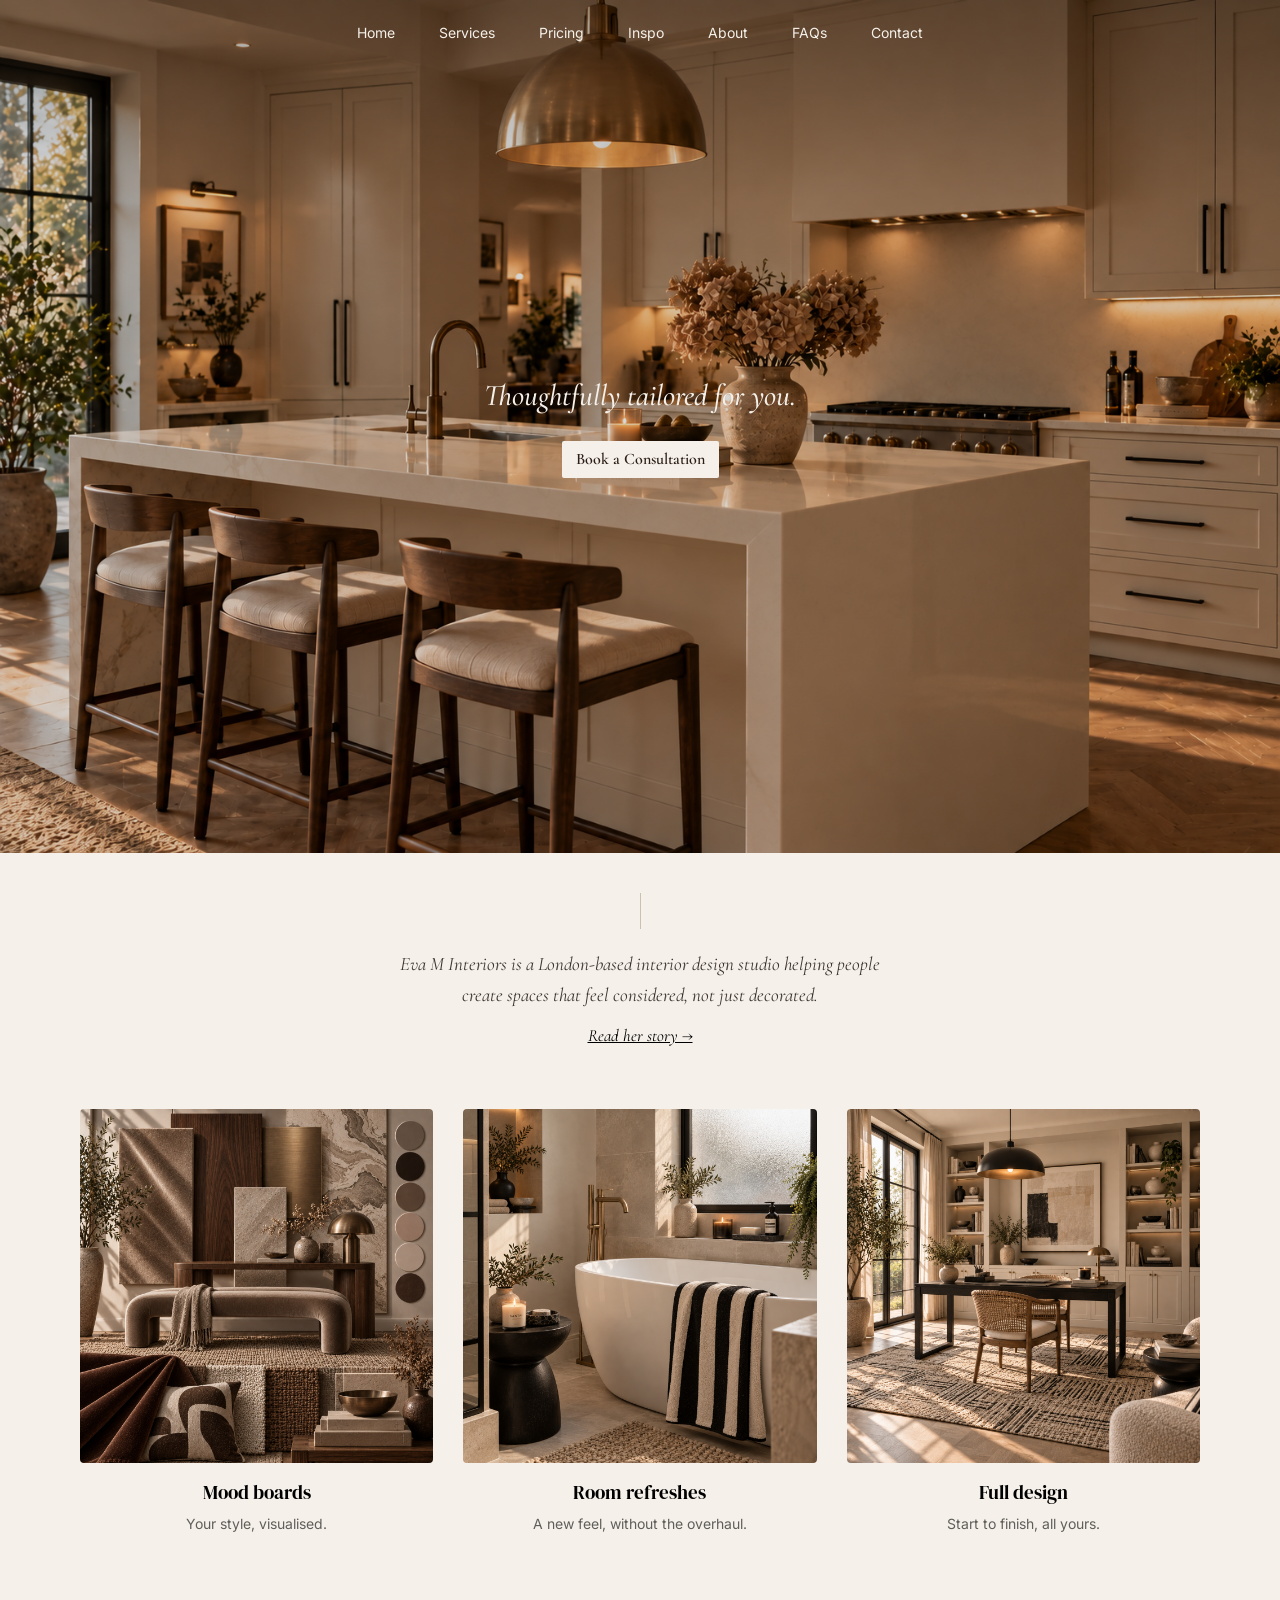
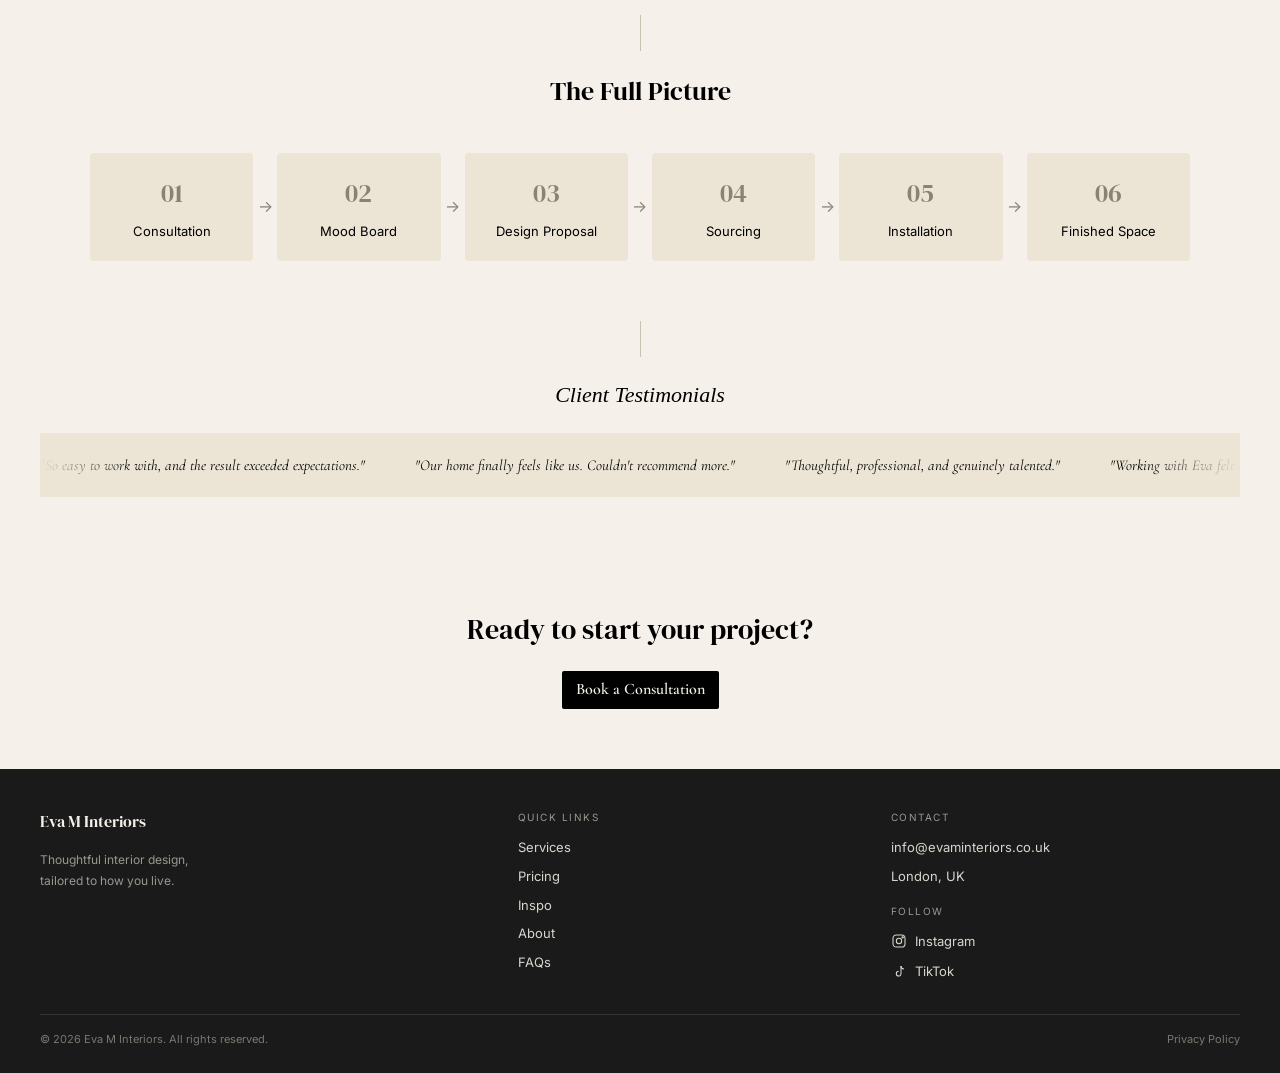
==== index.html @ 58e24ffe "Change consultation links to point to pricing page" ====
<!DOCTYPE html>
<html lang="en">
<head>
  <meta charset="UTF-8">
  <meta name="viewport" content="width=device-width, initial-scale=1.0">
  <title>Eva M Interiors | Interior Design</title>
  <link rel="preconnect" href="https://fonts.googleapis.com">
  <link rel="preconnect" href="https://fonts.gstatic.com" crossorigin>
  <link href="https://fonts.googleapis.com/css2?family=Playfair+Display:wght@400;500&family=Cormorant+Garamond:ital,wght@0,500;0,600;1,500&family=DM+Serif+Display:ital@0;1&family=Inter:wght@400;500&display=swap" rel="stylesheet">
  <link rel="stylesheet" href="style.css">
</head>
<body>
  <header class="site-header transparent-header">
    <div class="header-inner">
      <div class="logo-area"></div>
      <nav class="main-nav" id="main-nav">
        <a href="index.html">Home</a>
        <a href="services.html">Services</a>
        <a href="pricing.html">Pricing</a>
        <a href="gallery.html">Inspo</a>
        <a href="about.html">About</a>
        <a href="faqs.html">FAQs</a>
        <a href="contact.html">Contact</a>
      </nav>
      <button class="menu-toggle" id="menu-toggle" aria-label="Open menu" aria-expanded="false">
        <span></span>
        <span></span>
        <span></span>
      </button>
    </div>
  </header>
  <section class="hero">
    <div class="hero-inner">
      <p class="hero-tagline">Thoughtfully tailored for you.</p>
      <a href="pricing.html" class="btn-primary">Book a Consultation</a>
    </div>
  </section>

  <section class="intro-line">
    <div class="intro-line-divider"></div>
    <p>Eva M Interiors is a London-based interior design studio helping people create spaces that feel considered, not just decorated.</p>
    <a href="about.html" class="intro-line-link">Read her story &rarr;</a>
  </section>

  <section class="services-preview">
    <div class="service-item">
      <img src="frontpage.png" alt="Mood boards">
      <h3>Mood boards</h3>
      <p>Your style, visualised.</p>
    </div>
    <div class="service-item">
      <img src="bathroom.png" alt="Room refreshes">
      <h3>Room refreshes</h3>
      <p>A new feel, without the overhaul.</p>
    </div>
    <div class="service-item">
      <img src="office.png" alt="Full design">
      <h3>Full design</h3>
      <p>Start to finish, all yours.</p>
    </div>
  </section>

  <section class="journey-section">
    <div class="journey-divider"></div>
    <p class="journey-heading">The Full Picture</p>
    <div class="journey-grid">
      <div class="journey-step">
        <p class="journey-number">01</p>
        <p class="journey-label">Consultation</p>
      </div>
      <span class="journey-arrow">&#8594;</span>
      <div class="journey-step">
        <p class="journey-number">02</p>
        <p class="journey-label">Mood Board</p>
      </div>
      <span class="journey-arrow">&#8594;</span>
      <div class="journey-step">
        <p class="journey-number">03</p>
        <p class="journey-label">Design Proposal</p>
      </div>
      <span class="journey-arrow journey-break">&#8594;</span>
      <div class="journey-step">
        <p class="journey-number">04</p>
        <p class="journey-label">Sourcing</p>
      </div>
      <span class="journey-arrow">&#8594;</span>
      <div class="journey-step">
        <p class="journey-number">05</p>
        <p class="journey-label">Installation</p>
      </div>
      <span class="journey-arrow">&#8594;</span>
      <div class="journey-step">
        <p class="journey-number">06</p>
        <p class="journey-label">Finished Space</p>
      </div>
    </div>
  </section>

  <section class="testimonials-section">
    <div class="testimonials-divider"></div>
    <p class="testimonials-heading">Client Testimonials</p>
    <div class="testimonials-marquee-bar">
    <div class="testimonials-marquee">
      <div class="marquee-track">
        <span class="marquee-quote">"So easy to work with, and the result exceeded expectations."</span>
        <span class="marquee-quote">"Our home finally feels like us. Couldn't recommend more."</span>
        <span class="marquee-quote">"Thoughtful, professional, and genuinely talented."</span>
        <span class="marquee-quote">"Working with Eva felt effortless from start to finish."</span>
        <span class="marquee-quote">"So easy to work with, and the result exceeded expectations."</span>
        <span class="marquee-quote">"Our home finally feels like us. Couldn't recommend more."</span>
        <span class="marquee-quote">"Thoughtful, professional, and genuinely talented."</span>
        <span class="marquee-quote">"Working with Eva felt effortless from start to finish."</span>
      </div>
    </div>
    </div>
  </section>

  <section class="home-closing-cta">
    <p class="home-closing-heading">Ready to start your project?</p>
    <a href="pricing.html" class="btn-primary">Book a Consultation</a>
  </section>

  <footer class="site-footer">
    <div class="footer-columns">
      <div class="footer-col">
        <p class="footer-brand-name">Eva M Interiors</p>
        <p class="footer-tagline">Thoughtful interior design,<br>tailored to how you live.</p>
      </div>
      <div class="footer-col">
        <p class="footer-heading">Quick Links</p>
        <div class="footer-links">
          <a href="services.html">Services</a>
          <a href="pricing.html">Pricing</a>
          <a href="gallery.html">Inspo</a>
          <a href="about.html">About</a>
          <a href="faqs.html">FAQs</a>
        </div>
      </div>
      <div class="footer-col">
        <p class="footer-heading">Contact</p>
        <div class="footer-contact">
          <a href="mailto:info@evaminteriors.co.uk">info@evaminteriors.co.uk</a>
          <span>London, UK</span>
        </div>
        <p class="footer-heading">Follow</p>
        <div class="footer-social">
          <div class="footer-social-item">
            <svg width="16" height="16" viewBox="0 0 24 24" fill="none" stroke="currentColor" stroke-width="1.6"><rect x="3" y="3" width="18" height="18" rx="5"/><circle cx="12" cy="12" r="4"/><circle cx="17.5" cy="6.5" r="1"/></svg>
            <a href="#">Instagram</a>
          </div>
          <div class="footer-social-item">
            <svg width="16" height="16" viewBox="0 0 24 24" fill="none" stroke="currentColor" stroke-width="1.6"><path d="M15 3v11.5a3.5 3.5 0 1 1-3.5-3.5"/><path d="M15 3c0 2.5 2 4.5 4.5 4.5"/></svg>
            <a href="#">TikTok</a>
          </div>
        </div>
      </div>
    </div>
    <div class="footer-bottom">
      <p>&copy; 2026 Eva M Interiors. All rights reserved.</p>
      <a href="#">Privacy Policy</a>
    </div>
  </footer>
  <script>
    const menuToggle = document.getElementById('menu-toggle');
    const mainNav = document.getElementById('main-nav');
    menuToggle.addEventListener('click', function () {
      const isOpen = mainNav.classList.toggle('nav-open');
      menuToggle.classList.toggle('is-active', isOpen);
      menuToggle.setAttribute('aria-expanded', isOpen);
    });
  </script>
</body>
</html>
---- style.css ----
/* ===== Reset & Base ===== */
* {
  margin: 0;
  padding: 0;
  box-sizing: border-box;
}

body {
  font-family: 'Inter', sans-serif;
  color: #000;
  background: #F5F1EA;
  line-height: 1.6;
}

a {
  text-decoration: none;
  color: inherit;
}

/* ===== Header / Nav ===== */
.site-header {
  position: relative;
  z-index: 10;
  background: #F5F1EA;
  border-bottom: 1px solid #e5e3dc;
}

.site-header.transparent-header {
  position: absolute;
  top: 0;
  left: 0;
  right: 0;
  background: transparent;
  border-bottom: none;
}

.header-inner {
  max-width: 1200px;
  margin: 0 auto;
  padding: 22px 40px;
  display: grid;
  grid-template-columns: 1fr auto 1fr;
  align-items: center;
}

.logo-area {
  min-width: 160px;
}

.main-nav {
  display: flex;
  justify-content: center;
  align-items: center;
  gap: 44px;
}

.main-nav a {
  font-size: 14px;
  color: #000;
  white-space: nowrap;
}

.main-nav a:hover {
  color: #5f5e5a;
}

.transparent-header .main-nav a {
  color: #F5F1EA;
}

.transparent-header .main-nav a:hover {
  color: #e9e3d6;
}

.main-nav a.nav-inspo {
  font-family: 'DM Serif Display', serif;
  font-style: italic;
  font-weight: 400;
  font-size: 19px;
}

.menu-toggle {
  display: none;
  justify-self: end;
  flex-direction: column;
  gap: 5px;
  background: none;
  border: none;
  cursor: pointer;
  padding: 6px;
}

.menu-toggle span {
  width: 22px;
  height: 2px;
  background: #000;
  display: block;
}

.transparent-header .menu-toggle span {
  background: #F5F1EA;
}

/* ===== Hero ===== */
.hero {
  position: relative;
  width: 100%;
  aspect-ratio: 1536 / 1024;
  background-image: linear-gradient(to bottom, rgba(0, 0, 0, 0.35) 0px, rgba(0, 0, 0, 0.15) 200px, rgba(0, 0, 0, 0.15) 100%), url('Bedroom3.png');
  background-size: cover;
  background-position: center;
  background-repeat: no-repeat;
  display: flex;
  align-items: center;
  justify-content: center;
  padding: 60px 40px;
}

.hero-inner {
  max-width: 480px;
  margin: 0 auto;
  text-align: center;
}

.hero-tagline {
  font-family: 'Cormorant Garamond', serif;
  font-style: italic;
  font-weight: 500;
  font-size: 30px;
  color: #F5F1EA;
  line-height: 1.4;
  margin-bottom: 24px;
}

.hero-eyebrow {
  font-family: 'Inter', sans-serif;
  font-size: 12px;
  letter-spacing: 2px;
  color: #F5F1EA;
  margin-bottom: 20px;
}

.hero-title {
  font-family: 'DM Serif Display', serif;
  font-weight: 400;
  font-size: 40px;
  line-height: 1.25;
  color: #F5F1EA;
  margin-bottom: 16px;
}

.hero-title em {
  font-family: 'DM Serif Display', serif;
  font-style: italic;
}

.hero-subtitle {
  display: inline-block;
  font-family: 'Cormorant Garamond', serif;
  font-style: italic;
  font-size: 16px;
  color: #F5F1EA;
  background: rgba(0, 0, 0, 0.08);
  padding: 8px 14px;
  border-radius: 2px;
  margin-bottom: 28px;
  line-height: 1.6;
}

.btn-primary {
  display: inline-block;
  font-family: 'Cormorant Garamond', serif;
  font-weight: 600;
  font-size: 16px;
  padding: 6px 14px;
  background: #F5F1EA;
  color: #2B1E17;
  border-radius: 2px;
}

.btn-primary:hover {
  background: #e9e3d6;
}

/* Hero text scaling across breakpoints (aspect-ratio handles the image sizing automatically) */
@media (max-width: 1024px) {
  .hero-title {
    font-size: 34px;
  }

  .hero-tagline {
    font-size: 26px;
  }
}

@media (max-width: 768px) {
  .header-inner {
    grid-template-columns: 1fr auto;
    padding: 18px 24px;
  }

  .logo-area {
    min-width: 44px;
  }

  .main-nav {
    display: none;
    position: absolute;
    top: 100%;
    left: 0;
    right: 0;
    background: #F5F1EA;
    border-top: 1px solid #e5e3dc;
    flex-direction: column;
    align-items: flex-start;
    gap: 20px;
    padding: 24px;
    z-index: 20;
  }

  .main-nav.nav-open {
    display: flex;
  }

  .main-nav.nav-open a {
    color: #000;
  }

  .main-nav.nav-open a:hover {
    color: #5f5e5a;
  }

  .menu-toggle {
    display: flex;
  }

  .menu-toggle.is-active span:nth-child(1) {
    transform: translateY(7px) rotate(45deg);
  }

  .menu-toggle.is-active span:nth-child(2) {
    opacity: 0;
  }

  .menu-toggle.is-active span:nth-child(3) {
    transform: translateY(-7px) rotate(-45deg);
  }

  .hero {
    padding: 24px;
    align-items: center;
  }

  .hero-title {
    font-size: 18px;
    line-height: 1.3;
    margin-bottom: 10px;
  }

  .hero-subtitle {
    font-size: 13px;
    margin-bottom: 16px;
  }

  .hero-tagline {
    font-size: 19px;
    margin-bottom: 18px;
  }

  .btn-primary {
    font-size: 13px;
    padding: 7px 18px;
  }

  .hero-inner {
    max-width: 100%;
  }
}

@media (max-width: 400px) {
  .hero-title {
    font-size: 16px;
  }

  .hero-subtitle {
    font-size: 12px;
  }

  .hero-tagline {
    font-size: 17px;
  }

  .btn-primary {
    font-size: 12px;
    padding: 7px 16px;
  }
}

@media (min-width: 1440px) {
  .hero-title {
    font-size: 48px;
  }

  .hero-tagline {
    font-size: 36px;
  }

  .photo-banner-title {
    font-size: 48px;
  }
}

/* ===== Testimonials Section ===== */
.testimonials-section {
  max-width: 1200px;
  margin: 0 auto;
  padding: 30px 0 50px;
  text-align: center;
}

.testimonials-divider {
  width: 1px;
  height: 36px;
  background: #c9c2b3;
  margin: 0 auto 20px;
}

.testimonials-heading {
  font-family: 'Bodoni Moda', serif;
  font-style: italic;
  font-weight: 500;
  font-size: 22px;
  color: #000;
  margin: 0 0 20px;
  padding: 0 24px;
}

.testimonials-heading em {
  font-family: 'DM Serif Display', serif;
  font-style: italic;
}

.testimonials-marquee-bar {
  background: #ECE5D6;
  padding: 20px 0;
}

.testimonials-marquee {
  overflow: hidden;
  -webkit-mask-image: linear-gradient(to right, transparent, black 8%, black 92%, transparent);
  mask-image: linear-gradient(to right, transparent, black 8%, black 92%, transparent);
}

.marquee-track {
  display: flex;
  gap: 50px;
  width: max-content;
  animation: marqueeScroll 28s linear infinite;
}

.marquee-quote {
  font-family: 'Cormorant Garamond', serif;
  font-style: italic;
  font-size: 15px;
  color: #000;
  white-space: nowrap;
}

@keyframes marqueeScroll {
  0% { transform: translateX(0); }
  100% { transform: translateX(-50%); }
}

.testimonials-grid {
  display: grid;
  grid-template-columns: repeat(3, 1fr);
  gap: 20px;
}

.testimonial-card {
  background: #ECE5D6;
  padding: 28px 24px;
  border-radius: 4px;
  text-align: left;
}

.testimonial-quote {
  font-family: 'Cormorant Garamond', serif;
  font-style: italic;
  font-size: 16px;
  color: #000;
  line-height: 1.6;
  margin: 0 0 14px;
}

.testimonial-author {
  font-family: 'Inter', sans-serif;
  font-size: 12px;
  color: #8a8375;
  margin: 0;
}

/* ===== Home: Intro Line ===== */
.intro-line {
  max-width: 560px;
  margin: 0 auto;
  padding: 40px 40px 10px;
  text-align: center;
}

.intro-line-divider {
  width: 1px;
  height: 36px;
  background: #c9c2b3;
  margin: 0 auto 20px;
}

.intro-line p {
  font-family: 'Cormorant Garamond', serif;
  font-style: italic;
  font-size: 19px;
  color: #3d3530;
  line-height: 1.6;
  margin-bottom: 12px;
}

.intro-line-link {
  display: inline-block;
  font-family: 'Cormorant Garamond', serif;
  font-style: italic;
  font-size: 17px;
  color: #000;
  text-decoration: underline;
}

/* ===== Home: Vision to Reality ===== */
.journey-section {
  background: #F5F1EA;
  padding: 30px 40px 30px;
  text-align: center;
}

.journey-divider {
  width: 1px;
  height: 36px;
  background: #c9c2b3;
  margin: 0 auto 20px;
}

.journey-heading {
  font-family: 'DM Serif Display', serif;
  font-size: 26px;
  color: #000;
  margin: 0 0 40px;
}

.journey-grid {
  max-width: 1100px;
  margin: 0 auto;
  display: flex;
  align-items: center;
  flex-wrap: nowrap;
}

.journey-step {
  flex: 1;
  background: #ECE5D6;
  border-radius: 4px;
  padding: 20px 10px;
  text-align: center;
}

.journey-arrow {
  flex: 0 0 auto;
  width: 24px;
  text-align: center;
  font-size: 16px;
  color: #8a8375;
}

.journey-number {
  font-family: 'DM Serif Display', serif;
  font-size: 26px;
  color: #8a8375;
  margin: 0 0 6px;
}

.journey-label {
  font-family: 'Inter', sans-serif;
  font-size: 13px;
  color: #000;
  margin: 0;
}

/* ===== Home: About Teaser ===== */
.about-teaser {
  background: #F5F1EA;
  padding: 50px 40px;
  text-align: center;
}

.about-teaser-heading {
  font-family: 'DM Serif Display', serif;
  font-size: 24px;
  color: #000;
  margin: 0 0 14px;
}

.about-teaser-link {
  font-family: 'Inter', sans-serif;
  font-size: 14px;
  color: #000;
  text-decoration: underline;
}

/* ===== Home: Closing CTA ===== */
.home-closing-cta {
  padding: 60px 40px;
  text-align: center;
}

.home-closing-heading {
  font-family: 'DM Serif Display', serif;
  font-size: 28px;
  color: #000;
  margin: 0 0 20px;
}

.home-closing-cta .btn-primary {
  background: #000;
  color: #F5F1EA;
}

.home-closing-cta .btn-primary:hover {
  background: #222;
}

/* ===== Services Preview ===== */
.services-preview {
  max-width: 1200px;
  margin: 0 auto;
  padding: 50px 40px;
  display: grid;
  grid-template-columns: repeat(3, 1fr);
  gap: 30px;
  text-align: center;
}

.service-item img {
  width: 100%;
  aspect-ratio: 1 / 1;
  object-fit: cover;
  display: block;
  border-radius: 4px;
  margin-bottom: 14px;
}

.service-item h3 {
  font-family: 'DM Serif Display', serif;
  font-weight: 400;
  font-size: 19px;
  margin-bottom: 6px;
}

.service-item p {
  font-size: 14px;
  color: #5f5e5a;
}

/* ===== Footer ===== */
.site-footer {
  background: #1a1a1a;
  padding: 40px 30px 24px;
}

.footer-columns {
  max-width: 1200px;
  margin: 0 auto 32px;
  display: grid;
  grid-template-columns: 1.3fr 1fr 1fr;
  gap: 24px;
}

.footer-brand-name {
  font-family: 'DM Serif Display', serif;
  font-size: 16px;
  color: #F5F1EA;
  margin: 0 0 14px;
}

.footer-tagline {
  font-family: 'Inter', sans-serif;
  font-size: 12px;
  color: #9a978f;
  line-height: 1.8;
  margin: 0;
}

.footer-heading {
  font-family: 'Inter', sans-serif;
  font-size: 10px;
  letter-spacing: 1.5px;
  color: #9a978f;
  text-transform: uppercase;
  margin: 0 0 12px;
}

.footer-links {
  display: flex;
  flex-direction: column;
  gap: 8px;
}

.footer-links a {
  font-family: 'Inter', sans-serif;
  font-size: 13px;
  color: #d8d5cc;
}

.footer-links a:hover {
  color: #fff;
}

.footer-contact {
  display: flex;
  flex-direction: column;
  gap: 8px;
  margin-bottom: 16px;
}

.footer-contact a,
.footer-contact span {
  font-family: 'Inter', sans-serif;
  font-size: 13px;
  color: #d8d5cc;
}

.footer-social {
  display: flex;
  flex-direction: column;
  gap: 10px;
}

.footer-social-item {
  display: flex;
  align-items: center;
  gap: 8px;
  color: #d8d5cc;
}

.footer-social-item a {
  font-family: 'Inter', sans-serif;
  font-size: 13px;
  color: #d8d5cc;
}

.footer-social-item a:hover {
  color: #fff;
}

.footer-bottom {
  max-width: 1200px;
  margin: 0 auto;
  border-top: 1px solid #333;
  padding-top: 16px;
  display: flex;
  justify-content: space-between;
  flex-wrap: wrap;
  gap: 10px;
}

.footer-bottom p,
.footer-bottom a {
  font-family: 'Inter', sans-serif;
  font-size: 11px;
  color: #7a776f;
  margin: 0;
}

.footer-bottom a:hover {
  color: #d8d5cc;
}

/* ===== Inner Page Banner (About, Services, etc.) ===== */
.page-banner {
  max-width: 1200px;
  margin: 0 auto;
  padding: 50px 40px 20px;
  text-align: center;
}

.page-eyebrow {
  font-family: 'Inter', sans-serif;
  font-size: 12px;
  letter-spacing: 2px;
  color: #5f5e5a;
  margin-bottom: 12px;
}

.page-title {
  font-family: 'DM Serif Display', serif;
  font-weight: 400;
  font-size: 34px;
  color: #000;
}

.page-title em {
  font-family: 'DM Serif Display', serif;
  font-style: italic;
  font-weight: 400;
}

.page-subtitle {
  font-family: 'Cormorant Garamond', serif;
  font-style: italic;
  font-size: 17px;
  color: #5f5e5a;
  margin-top: 10px;
}

/* ===== About Page ===== */
.eva-title {
  font-family: 'Playfair Display', serif;
  font-weight: 900;
  font-size: 32px;
  letter-spacing: 6px;
  text-transform: uppercase;
  text-align: center;
  color: #000;
  margin: 0;
}

.about-story-section {
  max-width: 1200px;
  margin: 0 auto;
  padding: 50px 40px 80px;
}

.about-flowing-text {
  max-width: 640px;
  text-align: left;
}

.about-flowing-text p {
  font-family: 'Cormorant Garamond', serif;
  font-weight: 400;
  font-size: 19px;
  line-height: 1.7;
  color: #000;
  margin-bottom: 20px;
}

.about-flowing-text h2 {
  font-family: 'DM Serif Display', serif;
  font-size: 24px;
  color: #000;
  margin: 30px 0 14px;
}

.about-content {
  max-width: 1200px;
  margin: 0 auto;
  padding: 20px 40px 60px;
  display: grid;
  grid-template-columns: 1.1fr 1fr;
  gap: 60px;
  align-items: center;
}

.about-text h2 {
  font-family: 'Playfair Display', serif;
  font-weight: 500;
  font-size: 24px;
  margin-bottom: 16px;
}

.about-text p {
  font-size: 15px;
  color: #5f5e5a;
  margin-bottom: 16px;
}

.about-image-placeholder {
  aspect-ratio: 4 / 5;
  background: #e9e3d6;
  border: 1px dashed #c9c2b3;
  border-radius: 4px;
  display: flex;
  align-items: center;
  justify-content: center;
  text-align: center;
  padding: 20px;
  font-size: 13px;
  color: #8a8375;
}

.about-approach {
  max-width: 700px;
  margin: 0 auto;
  padding: 40px 40px 60px;
  text-align: center;
}

.about-approach h2 {
  font-family: 'Playfair Display', serif;
  font-weight: 500;
  font-size: 26px;
  margin-bottom: 16px;
}

.about-approach p {
  font-size: 15px;
  color: #5f5e5a;
}

.about-cta {
  background: #F5F1EA;
  text-align: center;
  padding: 60px 40px;
}

.about-cta h2 {
  font-family: 'Playfair Display', serif;
  font-weight: 500;
  font-size: 24px;
  margin-bottom: 20px;
}

.about-cta .btn-primary {
  background: #000;
  color: #F5F1EA;
}

.about-cta .btn-primary:hover {
  background: #222;
}

/* ===== Services Page ===== */
.services-grid {
  max-width: 1200px;
  margin: 0 auto;
  padding: 20px 40px 60px;
  display: grid;
  grid-template-columns: repeat(3, 1fr);
  gap: 32px;
}

.service-card {
  background: #F5F1EA;
  padding: 24px;
  border-radius: 4px;
}

.service-card img {
  width: 100%;
  aspect-ratio: 1 / 1;
  object-fit: cover;
  display: block;
  border-radius: 4px;
  margin-bottom: 16px;
}

.service-card h3 {
  font-family: 'Playfair Display', serif;
  font-weight: 500;
  font-size: 19px;
  margin-bottom: 10px;
}

.service-card p {
  font-size: 14px;
  color: #5f5e5a;
}

/* ===== Inspo / Moodboard Page ===== */
.moodboard {
  max-width: 1200px;
  margin: 0 auto;
  padding: 10px 24px 60px;
  column-count: 4;
  column-gap: 10px;
}

.mb-item {
  break-inside: avoid;
  margin-bottom: -6px;
  padding-bottom: 16px;
}

.mb-item > div {
  border-radius: 3px;
  overflow: hidden;
}

.mb-item img {
  width: 100%;
  height: 100%;
  object-fit: cover;
  display: block;
}

.mb-square { aspect-ratio: 1 / 1; }
.mb-tall { aspect-ratio: 3 / 4; }
.mb-portrait { aspect-ratio: 4 / 5; }
.mb-wide { aspect-ratio: 4 / 3; }

.tilt-1 { transform: rotate(-3deg); }
.tilt-2 { transform: rotate(2deg); }
.tilt-3 { transform: rotate(-2deg); }
.tilt-4 { transform: rotate(4deg); }
.tilt-5 { transform: rotate(-4deg); }
.tilt-6 { transform: rotate(3deg); }

.mb-placeholder {
  width: 100%;
  height: 100%;
  background: #e9e3d6;
  border: 1px dashed #c9c2b3;
  display: flex;
  align-items: center;
  justify-content: center;
  text-align: center;
  padding: 10px;
  font-family: 'Inter', sans-serif;
  font-size: 12px;
  color: #8a8375;
}

/* ===== Inspo Editorial Layout (Concept 2) ===== */
.inspo-intro {
  text-align: center;
  max-width: 520px;
  margin: 0 auto 60px;
  padding: 0 24px;
}

.intro-divider {
  width: 1px;
  height: 36px;
  background: #c9c2b3;
  margin: 0 auto 20px;
}

.intro-copy {
  font-family: 'Cormorant Garamond', serif;
  font-style: italic;
  font-size: 20px;
  color: #5f5e5a;
  line-height: 1.6;
}

.inspo-hero-showcase {
  display: grid;
  grid-template-columns: 2.4fr 1fr;
  gap: 24px;
  max-width: 1200px;
  margin: 0 auto 90px;
  padding: 0 40px;
  align-items: start;
}

.inspo-hero-showcase.solo {
  grid-template-columns: 1fr;
}

.hero-showcase-main.solo {
  aspect-ratio: 16 / 9;
}

.hero-showcase-main {
  aspect-ratio: 16 / 10;
  border-radius: 2px;
  overflow: hidden;
}

.hero-showcase-main img,
.hero-showcase-detail img {
  width: 100%;
  height: 100%;
  object-fit: cover;
  display: block;
}

.hero-showcase-side {
  display: flex;
  flex-direction: column;
  gap: 16px;
}

.hero-showcase-detail {
  aspect-ratio: 3 / 4;
  border: 6px solid #fff;
  box-shadow: 0 8px 20px rgba(0, 0, 0, 0.08);
  border-radius: 2px;
  overflow: hidden;
}

.hero-showcase-caption {
  font-family: 'Cormorant Garamond', serif;
  font-style: italic;
  font-size: 16px;
  color: #5f5e5a;
  text-align: center;
  line-height: 1.5;
}

.hero-showcase-caption::after {
  content: '';
  display: block;
  width: 24px;
  height: 1px;
  background: #c9c2b3;
  margin: 10px auto 0;
}

.editorial-block {
  display: grid;
  grid-template-columns: 0.9fr 1.6fr;
  gap: 70px;
  align-items: center;
  max-width: 1200px;
  margin: 0 auto 110px;
  padding: 0 40px;
}

.editorial-block.reverse {
  grid-template-columns: 1.6fr 0.9fr;
}

.editorial-block.reverse .editorial-text {
  order: 2;
}

.editorial-block.reverse .editorial-visual {
  order: 1;
}

.editorial-num {
  font-family: 'Inter', sans-serif;
  font-size: 12px;
  letter-spacing: 2px;
  color: #8a8375;
  margin-bottom: 10px;
}

.editorial-heading {
  font-family: 'DM Serif Display', serif;
  font-weight: 400;
  font-size: 38px;
  letter-spacing: 0.5px;
  color: #000;
  margin-bottom: 14px;
}

.editorial-heading em {
  font-family: 'DM Serif Display', serif;
  font-style: italic;
}

.editorial-copy {
  font-family: 'Cormorant Garamond', serif;
  font-size: 17px;
  color: #5f5e5a;
  line-height: 1.6;
}

.editorial-visual {
  position: relative;
}

.editorial-hero {
  width: 100%;
  aspect-ratio: 4 / 5;
  border-radius: 2px;
  overflow: hidden;
}

.editorial-hero img,
.editorial-hero-stack img,
.editorial-detail-overlap img,
.editorial-detail-col img,
.finale-hero img,
.finale-details img {
  width: 100%;
  height: 100%;
  object-fit: cover;
  display: block;
}

.editorial-detail-overlap {
  position: absolute;
  width: 38%;
  aspect-ratio: 1 / 1;
  bottom: -30px;
  right: -30px;
  border: 6px solid #F5F1EA;
  box-shadow: 0 8px 24px rgba(0, 0, 0, 0.12);
  border-radius: 2px;
  overflow: hidden;
}

.editorial-block.reverse .editorial-detail-overlap {
  right: auto;
  left: -30px;
}

.editorial-visual.stack {
  display: flex;
  gap: 16px;
  align-items: stretch;
}

.editorial-hero-stack {
  flex: 1.8;
  aspect-ratio: 4 / 5;
  border-radius: 2px;
  overflow: hidden;
}

.editorial-detail-col {
  flex: 1;
  display: flex;
  flex-direction: column;
  gap: 16px;
}

.editorial-detail-col > div {
  flex: 1;
  aspect-ratio: 1 / 1;
  border-radius: 2px;
  overflow: hidden;
}

.editorial-finale {
  max-width: 900px;
  margin: 0 auto 100px;
  padding: 0 40px;
  text-align: center;
}

.editorial-finale .editorial-copy {
  max-width: 480px;
  margin: 0 auto;
}

.finale-visual {
  display: grid;
  grid-template-columns: 1.6fr 1fr;
  gap: 20px;
  margin-top: 40px;
  text-align: left;
}

.finale-hero {
  height: 100%;
  border-radius: 2px;
  overflow: hidden;
}

.finale-hero.split {
  display: flex;
  flex-direction: column;
  gap: 6px;
}

.finale-hero.split > div {
  flex: 1;
  overflow: hidden;
}

.finale-details {
  display: flex;
  flex-direction: column;
  gap: 20px;
}

.finale-details > div {
  flex: 1;
  border-radius: 2px;
  overflow: hidden;
}

/* ===== Pricing Page ===== */
.photo-banner {
  position: relative;
  width: 100%;
  aspect-ratio: 3.4 / 1;
  background-image: linear-gradient(rgba(0, 0, 0, 0.55), rgba(0, 0, 0, 0.55)), url('notebook.PNG');
  background-size: cover;
  background-position: center;
  background-repeat: no-repeat;
  display: flex;
  align-items: center;
  justify-content: center;
}

.photo-banner-title {
  font-family: 'DM Serif Display', serif;
  font-weight: 400;
  font-size: 40px;
  letter-spacing: 1px;
  text-transform: uppercase;
  color: #F5F1EA;
  text-align: center;
  padding: 0 24px;
}

.pricing-intro {
  max-width: 700px;
  margin: 0 auto;
  padding: 50px 40px 20px;
  text-align: center;
}

.consultation-heading {
  font-family: 'Playfair Display', serif;
  font-weight: 500;
  font-size: 28px;
  margin-bottom: 14px;
}

.consultation-intro {
  font-family: 'Playfair Display', serif;
  font-weight: 500;
  font-size: 20px;
  color: #000;
  margin-bottom: 20px;
  line-height: 1.4;
}

.price {
  font-family: 'Inter', sans-serif;
  font-size: 16px;
  color: #000;
  margin-bottom: 10px;
}

.price-amount {
  font-family: 'Inter', sans-serif;
  font-weight: 500;
  font-size: 16px;
  color: #000;
}

.price-unit {
  font-family: 'Inter', sans-serif;
  font-size: 16px;
  color: #000;
}

.price-disclaimer {
  font-size: 13px;
  color: #8a8375;
  line-height: 1.5;
}

.booking-split {
  max-width: 900px;
  margin: 0 auto;
  padding: 30px 40px 20px;
  display: grid;
  grid-template-columns: 1fr 1fr;
  gap: 50px;
  border: 1px solid #e5e3dc;
  border-radius: 6px;
}

.booking-info {
  padding: 30px 0 30px 30px;
}

.booking-icon {
  width: 40px;
  height: 40px;
  background: #000;
  border-radius: 50%;
  display: flex;
  align-items: center;
  justify-content: center;
  color: #F5F1EA;
  margin-bottom: 16px;
}

.booking-info h3 {
  font-family: 'Playfair Display', serif;
  font-weight: 500;
  font-size: 20px;
  margin-bottom: 8px;
}

.booking-info p {
  font-size: 14px;
  color: #5f5e5a;
  margin-bottom: 16px;
}

.booking-facts {
  list-style: none;
  margin-bottom: 16px;
  padding-bottom: 16px;
  border-bottom: 1px solid #e5e3dc;
}

.booking-facts li {
  font-size: 14px;
  color: #5f5e5a;
  margin-bottom: 8px;
}

.booking-note {
  font-size: 12px;
  color: #8a8375;
  line-height: 1.5;
}

.booking-calendar {
  padding: 30px 30px 30px 0;
  border-left: 1px solid #e5e3dc;
  padding-left: 30px;
}

.calendar-header {
  display: flex;
  align-items: center;
  justify-content: space-between;
  margin-bottom: 10px;
}

.cal-nav {
  background: none;
  border: none;
  color: #000;
  font-size: 20px;
  cursor: pointer;
  padding: 4px 10px;
}

.cal-nav:hover {
  color: #5f5e5a;
}

.cal-month-label {
  font-family: 'Playfair Display', serif;
  font-size: 16px;
  color: #000;
}

.calendar-daynames {
  display: grid;
  grid-template-columns: repeat(7, 1fr);
  text-align: center;
  font-size: 11px;
  letter-spacing: 0.5px;
  color: #8a8375;
  margin-bottom: 6px;
}

.calendar-grid {
  display: grid;
  grid-template-columns: repeat(7, 1fr);
  gap: 4px;
  margin-bottom: 16px;
}

.cal-day {
  aspect-ratio: 1 / 1;
  display: flex;
  align-items: center;
  justify-content: center;
  font-family: 'Inter', sans-serif;
  font-size: 13px;
  color: #000;
  background: none;
  border: none;
  border-radius: 50%;
  cursor: pointer;
}

.cal-day:hover:not(.cal-day-disabled) {
  background: #F5F1EA;
}

.cal-day-muted {
  color: #c9c2b3;
  cursor: default;
}

.cal-day-disabled {
  color: #d8d3c8;
  cursor: not-allowed;
}

.cal-day-selected {
  background: #000;
  color: #F5F1EA;
  font-weight: 500;
}

.selected-date-label {
  font-family: 'Inter', sans-serif;
  font-size: 13px;
  color: #000;
  margin-bottom: 10px;
}

.time-slots {
  display: flex;
  flex-wrap: wrap;
  gap: 8px;
}

.time-slot {
  font-family: 'Inter', sans-serif;
  font-size: 13px;
  padding: 8px 14px;
  background: none;
  border: 1px solid #c9c2b3;
  border-radius: 2px;
  color: #000;
  cursor: pointer;
}

.time-slot:hover {
  border-color: #000;
}

.time-slot-selected {
  background: #000;
  color: #F5F1EA;
  border-color: #000;
}

.booking-footer {
  max-width: 700px;
  margin: 0 auto;
  padding: 20px 40px 60px;
  text-align: center;
}

.timezone-note {
  font-size: 13px;
  color: #8a8375;
  margin-bottom: 20px;
}

.booking-footer .btn-primary {
  background: #000;
  color: #F5F1EA;
  font-family: 'Cormorant Garamond', serif;
  font-weight: 600;
  font-size: 16px;
  padding: 10px 32px;
}

.booking-footer .btn-primary:hover {
  background: #222;
}

/* ===== FAQs Page ===== */
.faqs-list {
  max-width: 700px;
  margin: 0 auto;
  padding: 20px 40px 60px;
}

.faq-item {
  border-bottom: 1px solid #e5e3dc;
  padding: 20px 0;
}

.faq-item h3 {
  font-family: 'Playfair Display', serif;
  font-weight: 500;
  font-size: 17px;
  margin-bottom: 8px;
}

.faq-item p {
  font-size: 14px;
  color: #5f5e5a;
}

/* ===== Contact Page ===== */
.contact-form-wrap {
  max-width: 560px;
  margin: 0 auto;
  padding: 20px 40px 60px;
}

.contact-form {
  display: flex;
  flex-direction: column;
  gap: 6px;
}

.contact-form label {
  font-size: 13px;
  color: #5f5e5a;
  margin-top: 12px;
}

.contact-form .field-note {
  font-size: 12px;
  color: #8a8375;
  margin-top: 2px;
  line-height: 1.5;
}

.contact-form input,
.contact-form textarea {
  font-family: 'Inter', sans-serif;
  font-size: 15px;
  padding: 10px 12px;
  border: 1px solid #c9c2b3;
  border-radius: 2px;
  background: #fff;
}

.contact-form button {
  margin-top: 20px;
  align-self: flex-start;
  background: #000;
  color: #F5F1EA;
  border: none;
  cursor: pointer;
}

.contact-form button:hover {
  background: #222;
}

/* ===== Responsive ===== */
@media (max-width: 768px) {
  .services-preview {
    grid-template-columns: 1fr;
    padding: 40px 24px;
  }

  .intro-line {
    padding: 24px 24px 6px;
  }

  .intro-line p {
    font-size: 16px;
  }

  .journey-section {
    padding: 40px 24px 20px;
  }

  .journey-heading {
    font-size: 22px;
    margin-bottom: 28px;
  }

  .journey-grid {
    flex-wrap: wrap;
    row-gap: 16px;
  }

  .journey-step {
    flex-basis: 28%;
    padding: 14px 6px;
  }

  .journey-arrow {
    width: 16px;
    font-size: 13px;
  }

  .journey-break {
    display: block;
    flex-basis: 100%;
    height: 0;
    width: 0;
  }

  .journey-number {
    font-size: 20px;
  }

  .journey-label {
    font-size: 12px;
  }

  .about-teaser {
    padding: 36px 24px;
  }

  .about-teaser-heading {
    font-size: 19px;
  }

  .home-closing-cta {
    padding: 44px 24px;
  }

  .home-closing-heading {
    font-size: 22px;
  }

  .site-footer {
    padding: 36px 24px 20px;
  }

  .footer-columns {
    grid-template-columns: 1fr 1fr;
    gap: 24px 20px;
  }

  .footer-col:first-child {
    grid-column: 1 / -1;
  }

  .testimonials-section {
    padding: 40px 24px 10px;
  }

  .testimonials-heading {
    font-size: 24px;
    margin-bottom: 24px;
  }

  .testimonials-grid {
    grid-template-columns: 1fr;
    gap: 14px;
  }

  .footer-bottom {
    flex-direction: column;
    gap: 8px;
  }

  .page-title {
    font-size: 26px;
  }

  .page-banner {
    padding: 32px 24px 16px;
  }

  .eva-title {
    font-size: 24px;
    letter-spacing: 4px;
  }

  .about-story-section {
    padding: 36px 24px 60px;
  }

  .about-flowing-text {
    max-width: 100%;
  }

  .about-flowing-text p {
    font-size: 17px;
  }

  .about-content {
    grid-template-columns: 1fr;
    padding: 20px 24px 40px;
    gap: 32px;
  }

  .inspo-intro {
    margin-bottom: 40px;
  }

  .intro-copy {
    font-size: 17px;
  }

  .inspo-hero-showcase {
    grid-template-columns: 1fr;
    padding: 0 24px;
    margin-bottom: 60px;
  }

  .hero-showcase-side {
    flex-direction: row;
    align-items: center;
  }

  .hero-showcase-detail {
    flex: 1;
  }

  .hero-showcase-caption {
    flex: 1;
  }

  .editorial-block,
  .editorial-block.reverse {
    grid-template-columns: 1fr;
    gap: 24px;
    padding: 0 24px;
    margin-bottom: 70px;
  }

  .editorial-block .editorial-text,
  .editorial-block.reverse .editorial-text {
    order: 1;
  }

  .editorial-block .editorial-visual,
  .editorial-block.reverse .editorial-visual {
    order: 2;
  }

  .editorial-heading {
    font-size: 21px;
  }

  .editorial-detail-overlap {
    width: 34%;
    bottom: -18px;
    right: -12px;
    border-width: 4px;
  }

  .editorial-block.reverse .editorial-detail-overlap {
    left: -12px;
  }

  .editorial-visual.stack {
    flex-direction: column;
  }

  .editorial-detail-col {
    flex-direction: row;
  }

  .editorial-finale {
    padding: 0 24px;
    margin-bottom: 60px;
  }

  .finale-visual {
    grid-template-columns: 1fr;
  }

  .finale-hero {
    height: auto;
    aspect-ratio: 4 / 3;
  }

  .finale-details {
    flex-direction: row;
  }

  .about-image-placeholder {
    order: -1;
  }

  .about-approach {
    padding: 30px 24px 40px;
  }

  .about-cta {
    padding: 40px 24px;
  }

  .services-grid {
    grid-template-columns: 1fr;
    padding: 20px 24px 40px;
  }

  .moodboard {
    display: grid;
    grid-template-columns: 1fr 1fr;
    grid-template-rows: repeat(7, auto);
    grid-auto-flow: column;
    column-gap: 6px;
    row-gap: 8px;
    padding: 10px 16px 40px;
  }

  .mb-item {
    margin-bottom: 0;
    padding-bottom: 0;
  }

  .mb-tall, .mb-portrait, .mb-wide {
    aspect-ratio: 1 / 1;
  }

  .desktop-only {
    display: none;
  }

  .pricing-card-wrap,
  .faqs-list,
  .contact-form-wrap {
    padding: 20px 24px 40px;
  }

  .photo-banner-title {
    font-size: 24px;
  }

  .pricing-intro {
    padding: 32px 24px 16px;
  }

  .consultation-heading {
    font-size: 22px;
  }

  .consultation-intro {
    font-size: 16px;
  }

  .booking-split {
    grid-template-columns: 1fr;
    gap: 0;
    margin: 0 24px;
    padding: 0;
  }

  .booking-info {
    padding: 24px;
  }

  .booking-calendar {
    padding: 24px;
    border-left: none;
    border-top: 1px solid #e5e3dc;
  }

  .booking-footer {
    padding: 20px 24px 40px;
  }
}
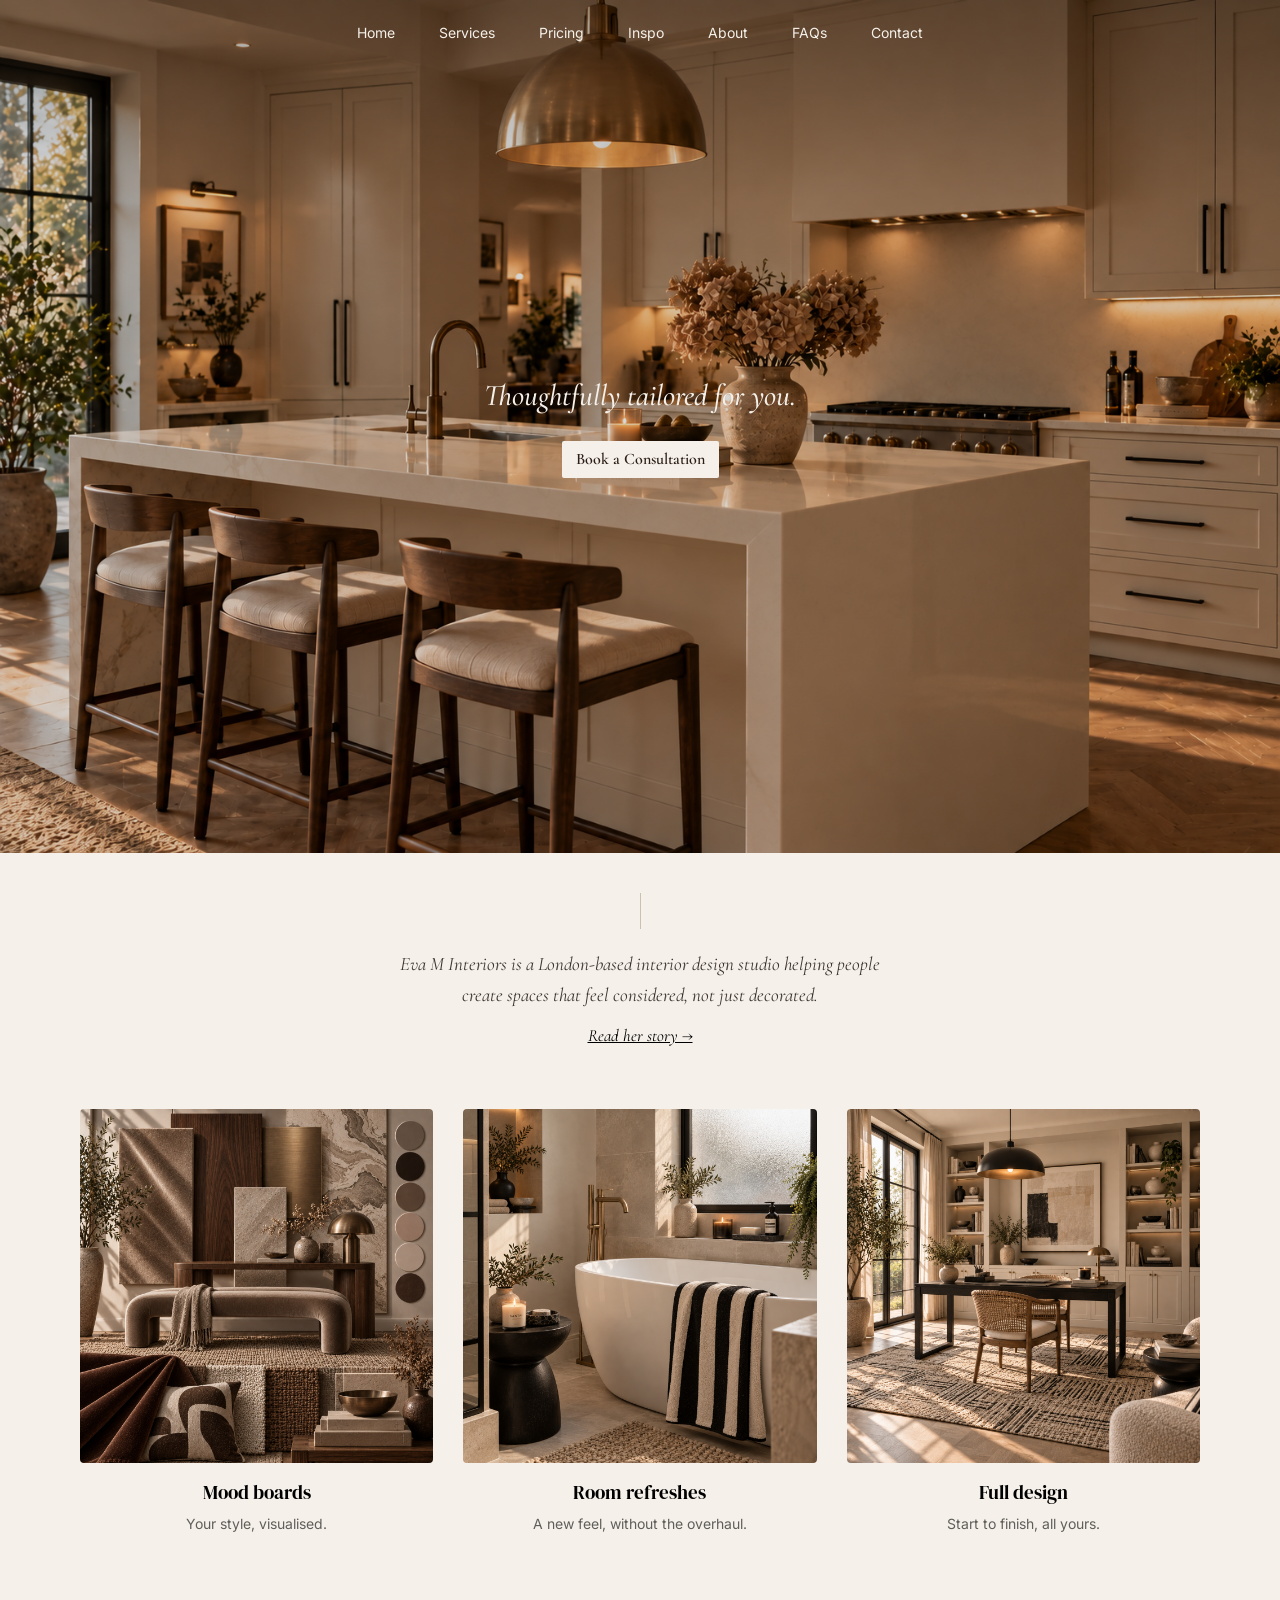
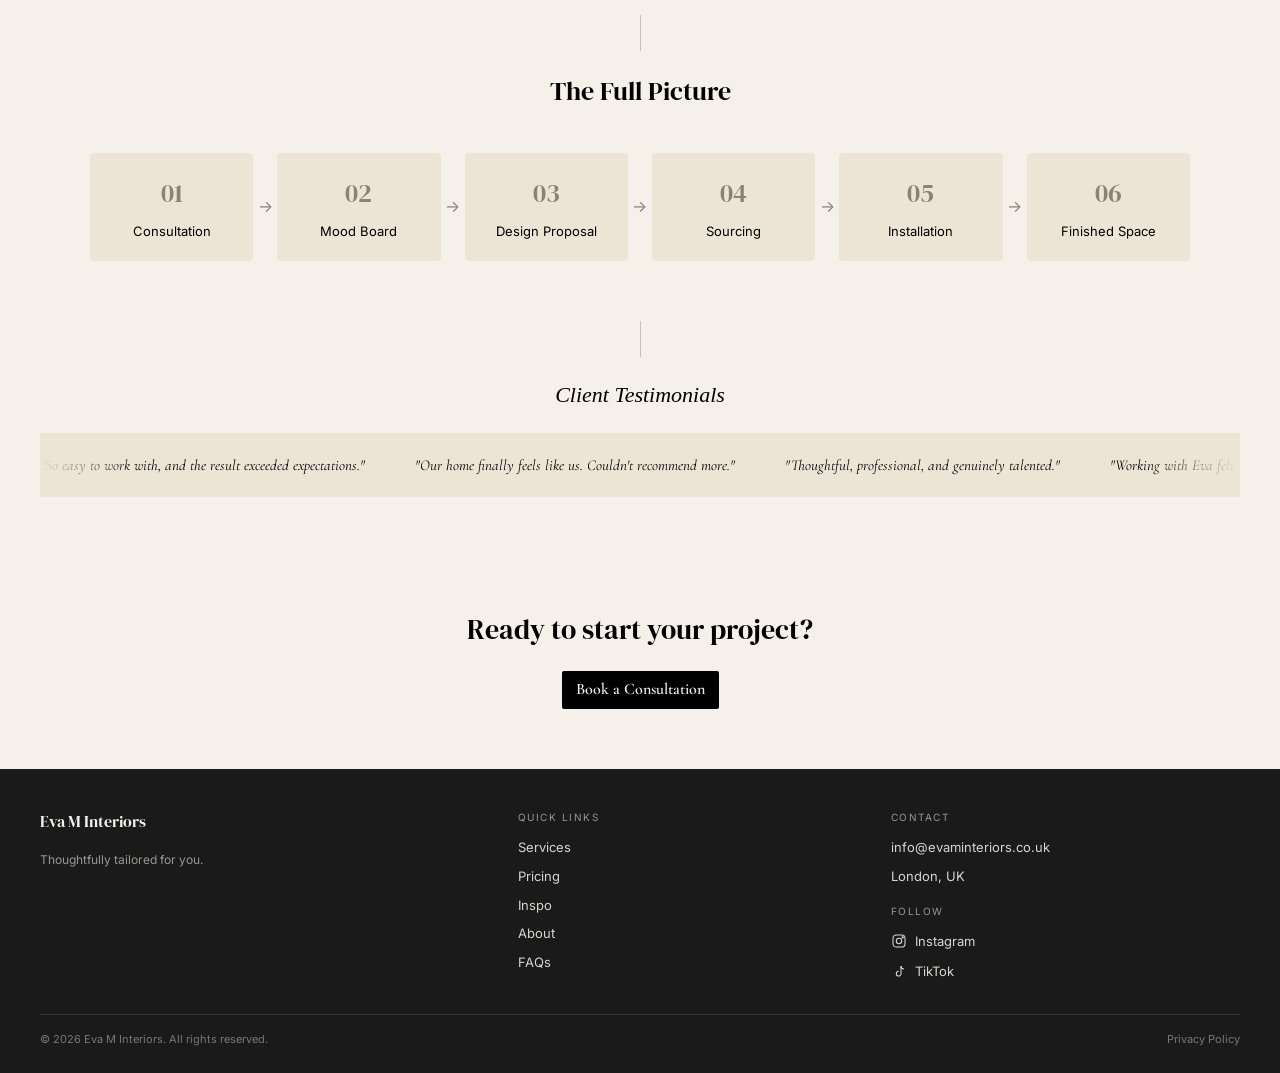
==== commit 178d3db4: "Update index.html" ====
--- a/index.html
+++ b/index.html
@@ -124,7 +124,7 @@
     <div class="footer-columns">
       <div class="footer-col">
         <p class="footer-brand-name">Eva M Interiors</p>
-        <p class="footer-tagline">Thoughtful interior design,<br>tailored to how you live.</p>
+        <p class="footer-tagline">Thoughtfully tailored for you.</p>
       </div>
       <div class="footer-col">
         <p class="footer-heading">Quick Links</p>
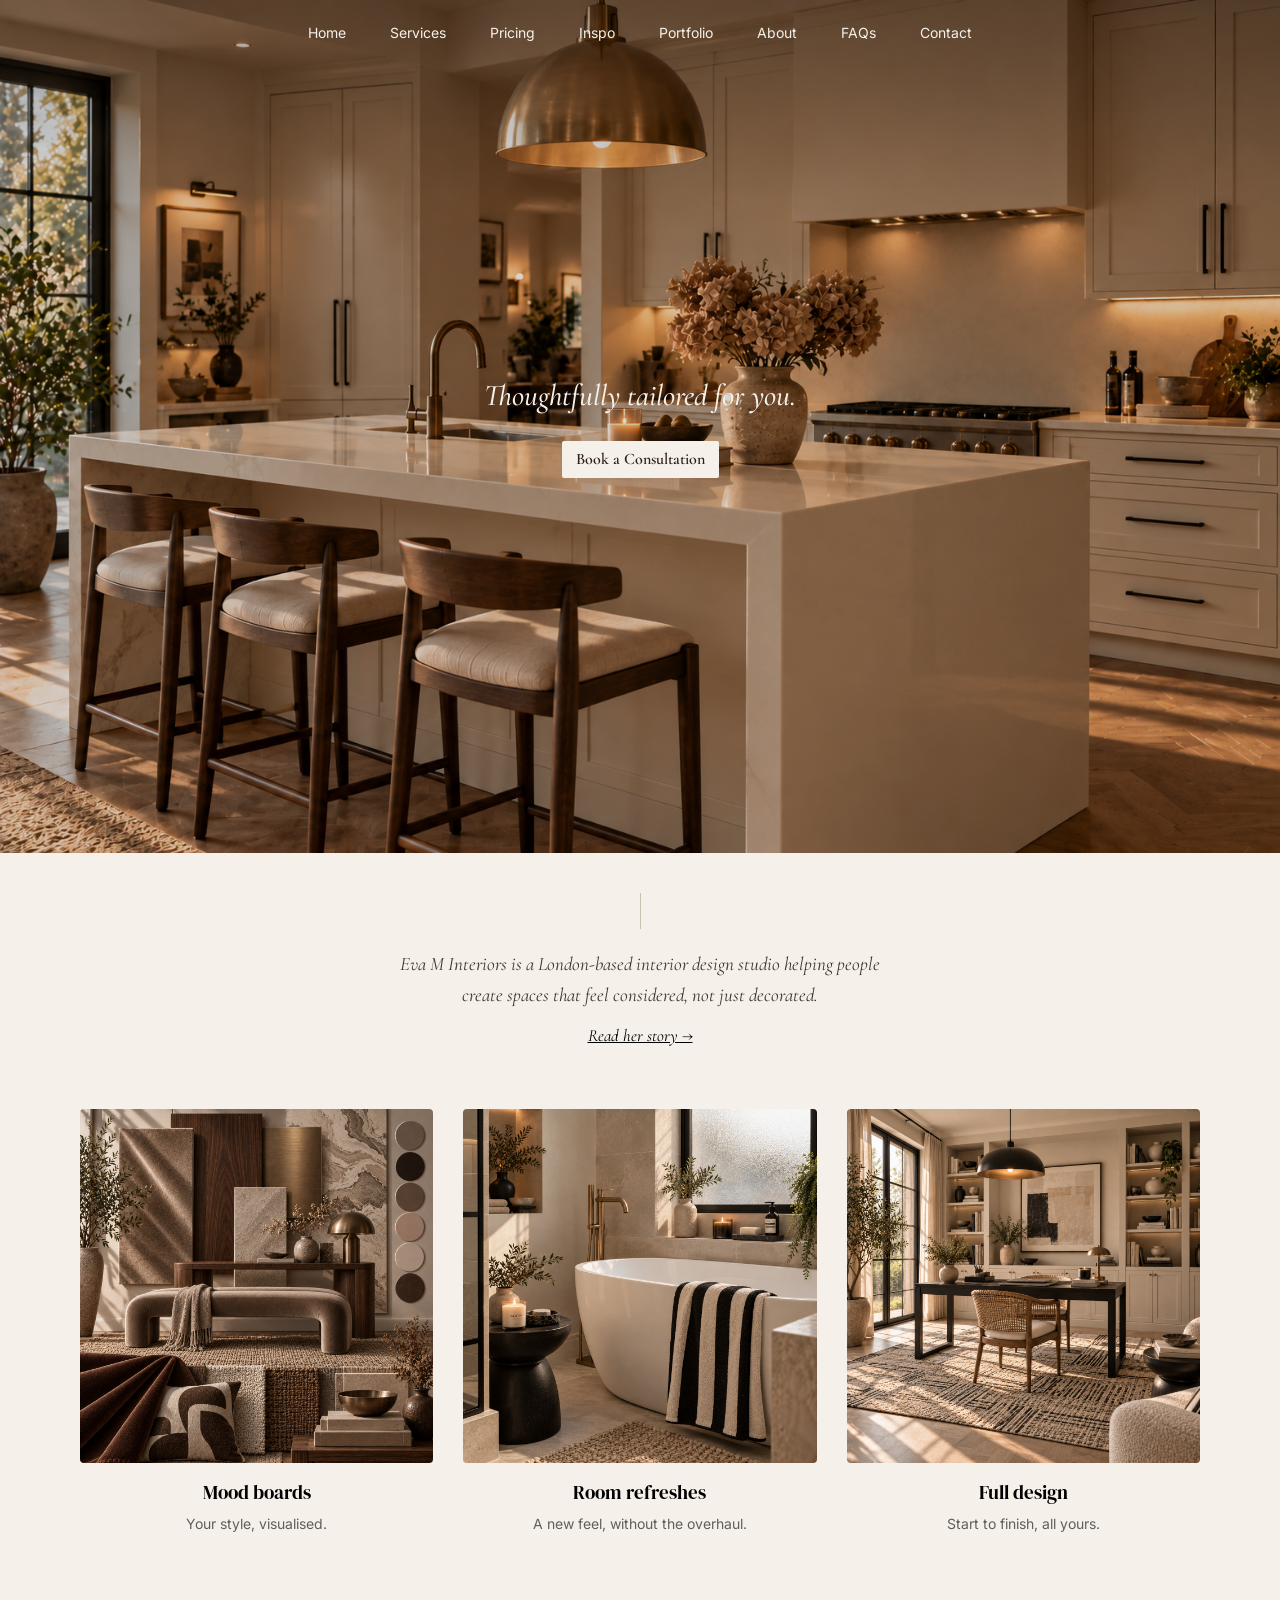
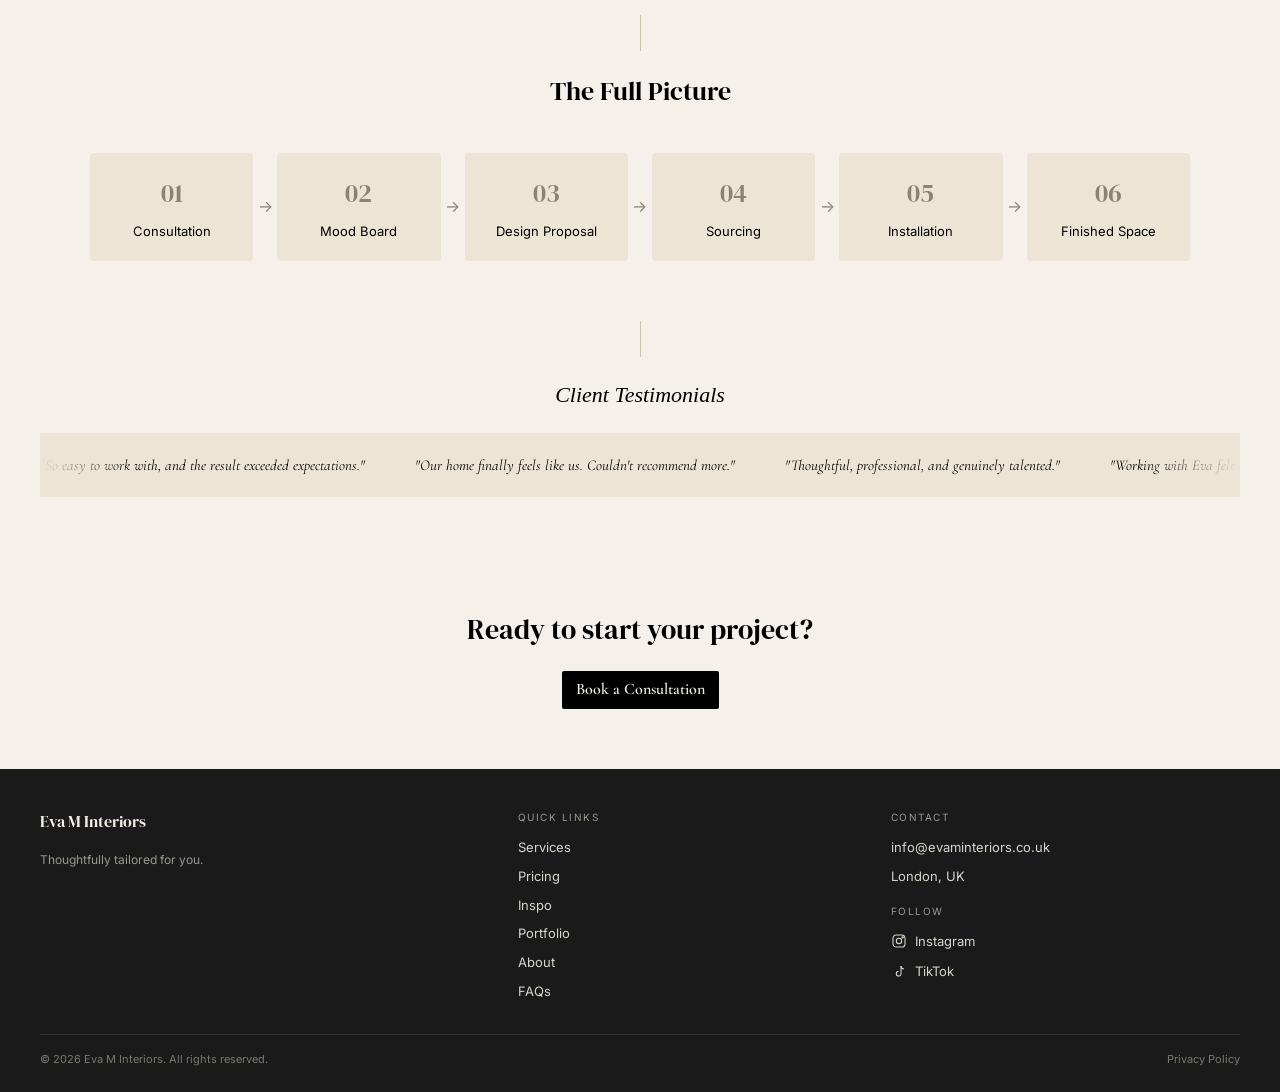
==== commit 232790e7: "Add Portfolio link to navigation and footer" ====
--- a/index.html
+++ b/index.html
@@ -18,6 +18,7 @@
         <a href="services.html">Services</a>
         <a href="pricing.html">Pricing</a>
         <a href="gallery.html">Inspo</a>
+        <a href="portfolio.html">Portfolio</a>
         <a href="about.html">About</a>
         <a href="faqs.html">FAQs</a>
         <a href="contact.html">Contact</a>
@@ -132,6 +133,7 @@
           <a href="services.html">Services</a>
           <a href="pricing.html">Pricing</a>
           <a href="gallery.html">Inspo</a>
+          <a href="portfolio.html">Portfolio</a>
           <a href="about.html">About</a>
           <a href="faqs.html">FAQs</a>
         </div>
--- a/style.css
+++ b/style.css
@@ -718,6 +718,50 @@
   margin-top: 10px;
 }
 
+/* ===== Portfolio Page ===== */
+.portfolio-cluster {
+  max-width: 900px;
+  margin: 0 auto;
+  padding: 10px 40px 30px;
+  display: grid;
+  grid-template-columns: 1.4fr 1fr;
+  grid-template-rows: 1fr 1fr;
+  gap: 16px;
+}
+
+.portfolio-large {
+  grid-row: span 2;
+  aspect-ratio: 4 / 5;
+  border-radius: 4px;
+  overflow: hidden;
+}
+
+.portfolio-small {
+  aspect-ratio: 4 / 3;
+  border-radius: 4px;
+  overflow: hidden;
+}
+
+.portfolio-large img,
+.portfolio-small img {
+  width: 100%;
+  height: 100%;
+  object-fit: cover;
+  display: block;
+}
+
+.portfolio-closing-line {
+  font-family: 'Cormorant Garamond', serif;
+  font-style: italic;
+  font-size: 19px;
+  color: #3d3530;
+  line-height: 1.6;
+  text-align: center;
+  max-width: 560px;
+  margin: 0 auto 50px;
+  padding: 0 40px;
+}
+
 /* ===== About Page ===== */
 .eva-title {
   font-family: 'Playfair Display', serif;
@@ -733,7 +777,7 @@
 .about-story-section {
   max-width: 1200px;
   margin: 0 auto;
-  padding: 50px 40px 80px;
+  padding: 130px 40px 80px;
 }
 
 .about-flowing-text {
@@ -1645,7 +1689,7 @@
   }
 
   .about-story-section {
-    padding: 36px 24px 60px;
+    padding: 70px 24px 60px;
   }
 
   .about-flowing-text {
@@ -1660,6 +1704,19 @@
     grid-template-columns: 1fr;
     padding: 20px 24px 40px;
     gap: 32px;
+  }
+
+  .portfolio-cluster {
+    grid-template-columns: 1fr 1fr;
+    grid-template-rows: 1fr 1fr;
+    gap: 10px;
+    padding: 10px 24px 24px;
+  }
+
+  .portfolio-closing-line {
+    font-size: 16px;
+    padding: 0 24px;
+    margin-bottom: 36px;
   }
 
   .inspo-intro {
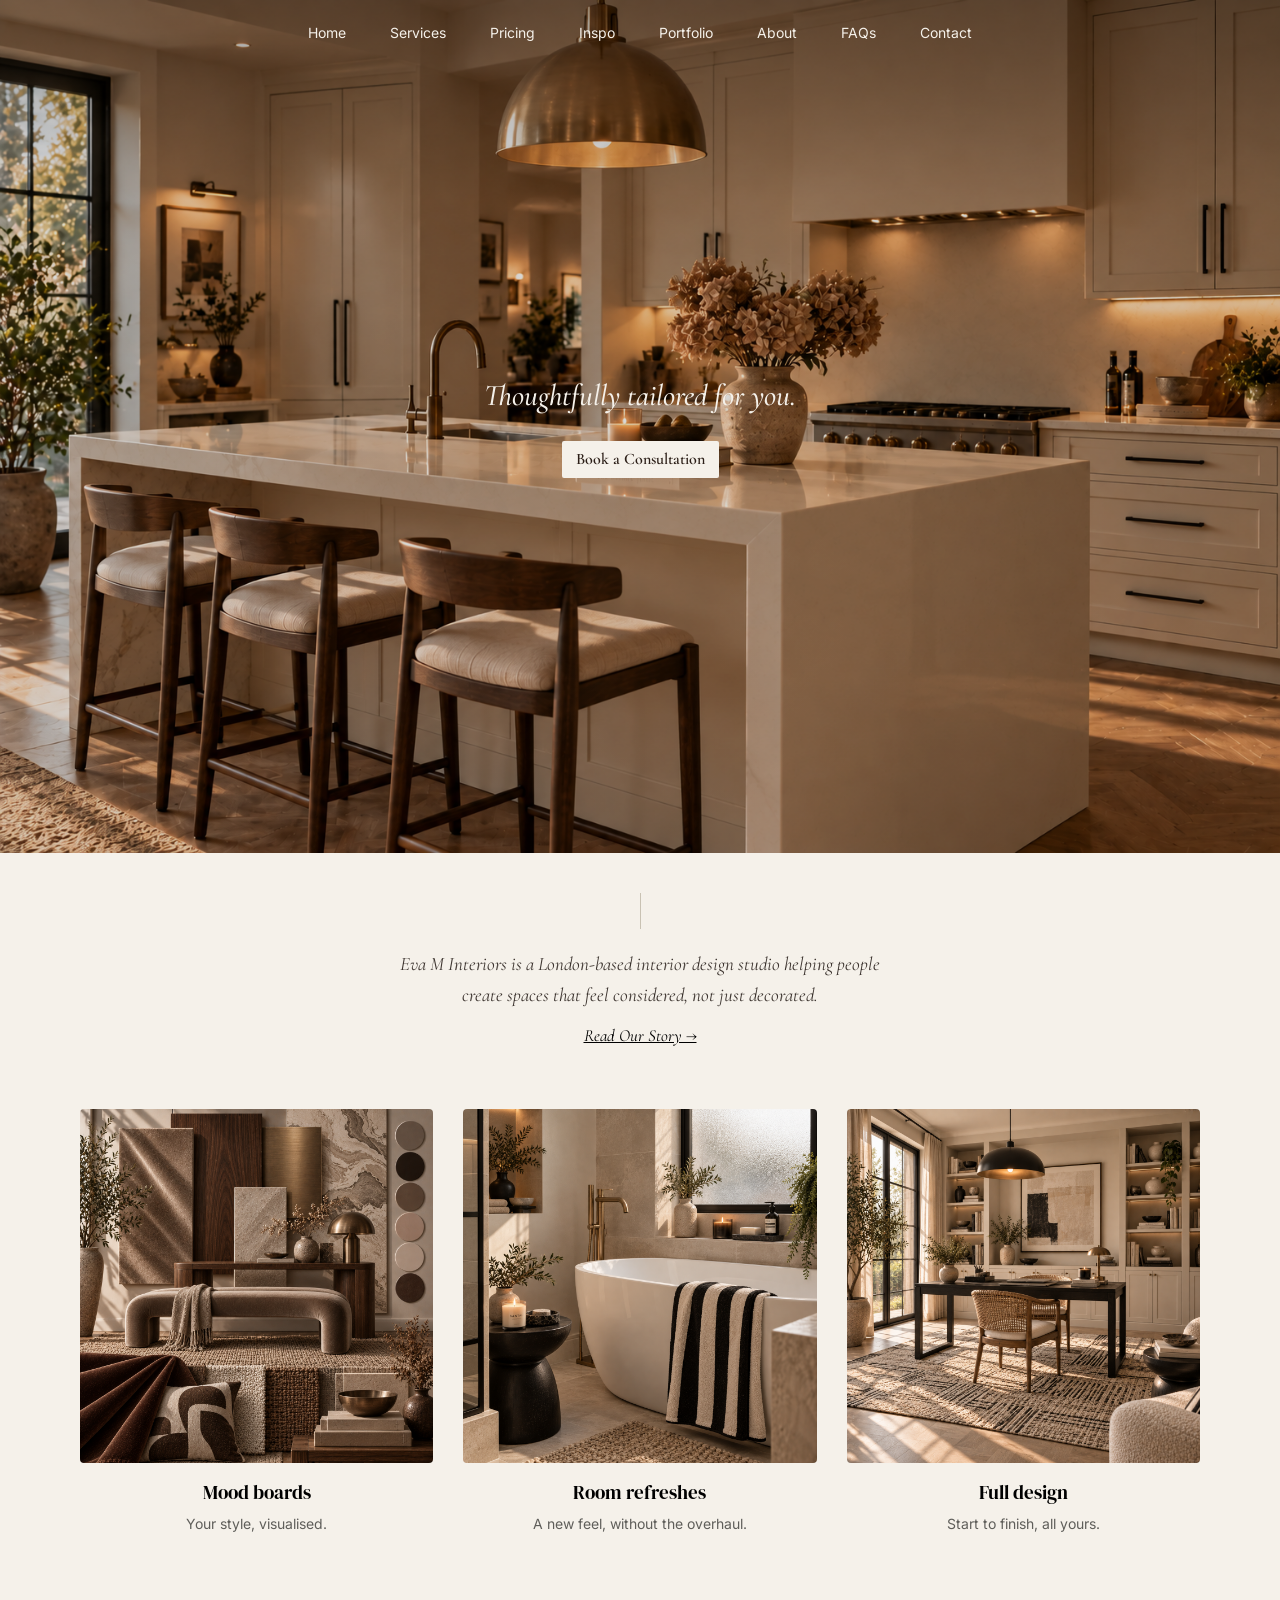
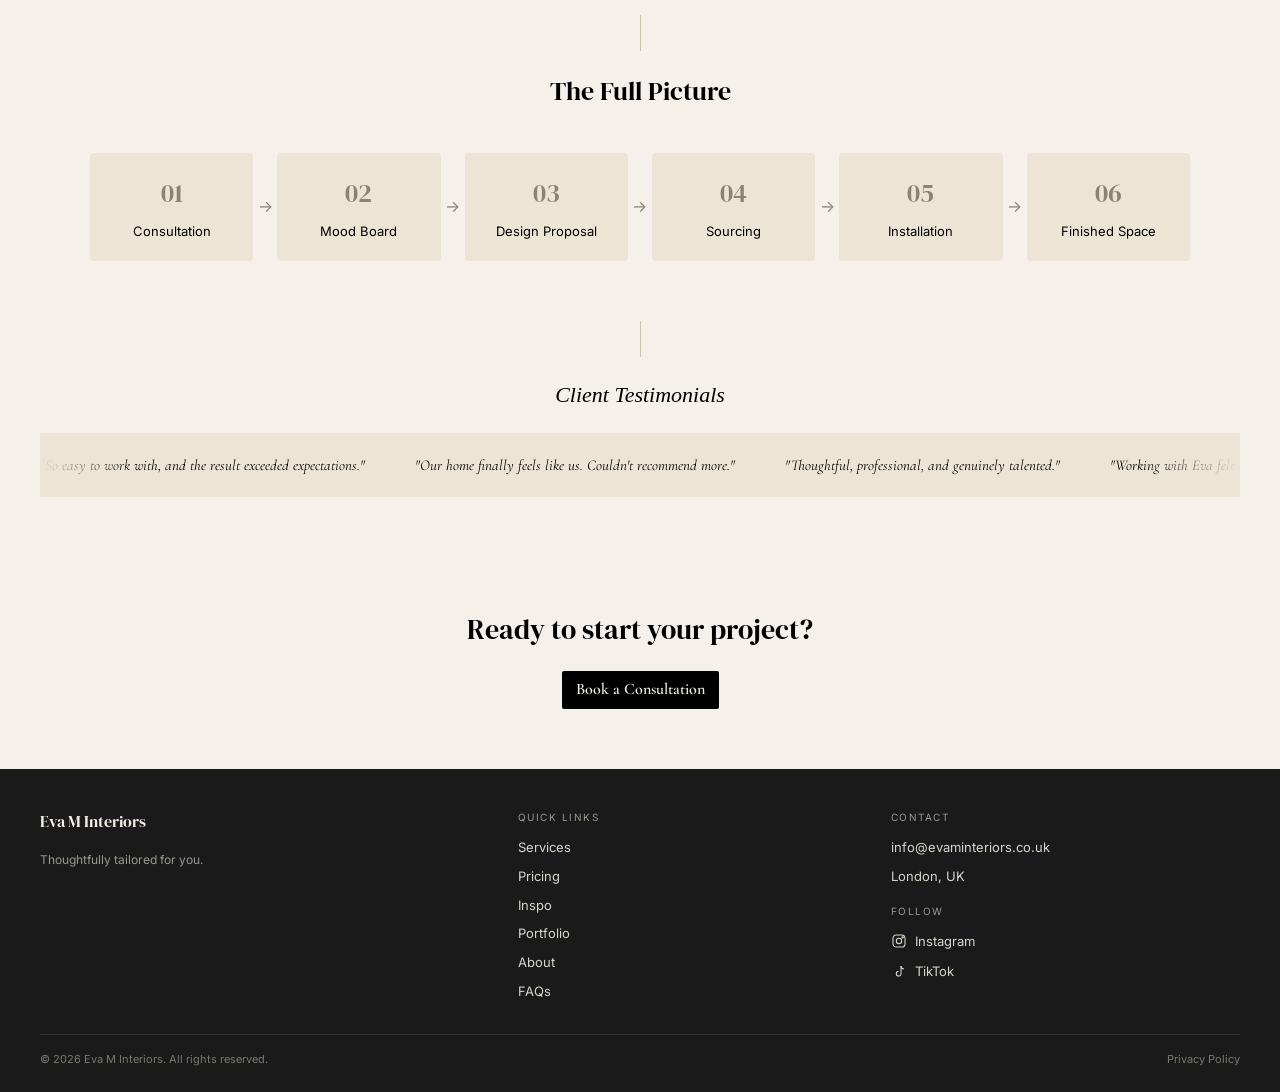
==== commit f48735e2: "Update link text from 'Read her story' to 'Read Our Story'" ====
--- a/index.html
+++ b/index.html
@@ -40,7 +40,7 @@
   <section class="intro-line">
     <div class="intro-line-divider"></div>
     <p>Eva M Interiors is a London-based interior design studio helping people create spaces that feel considered, not just decorated.</p>
-    <a href="about.html" class="intro-line-link">Read her story &rarr;</a>
+    <a href="about.html" class="intro-line-link">Read Our Story &rarr;</a>
   </section>
 
   <section class="services-preview">
--- a/style.css
+++ b/style.css
@@ -726,12 +726,15 @@
   display: grid;
   grid-template-columns: 1.4fr 1fr;
   grid-template-rows: 1fr 1fr;
+  grid-template-areas:
+    "large small1"
+    "large small2";
   gap: 16px;
 }
 
 .portfolio-large {
-  grid-row: span 2;
-  aspect-ratio: 4 / 5;
+  grid-area: large;
+  aspect-ratio: auto;
   border-radius: 4px;
   overflow: hidden;
 }
@@ -740,6 +743,14 @@
   aspect-ratio: 4 / 3;
   border-radius: 4px;
   overflow: hidden;
+}
+
+.portfolio-cluster > *:nth-child(2) {
+  grid-area: small1;
+}
+
+.portfolio-cluster > *:nth-child(3) {
+  grid-area: small2;
 }
 
 .portfolio-large img,
@@ -1707,10 +1718,26 @@
   }
 
   .portfolio-cluster {
-    grid-template-columns: 1fr 1fr;
+    grid-template-columns: 1.3fr 1fr;
     grid-template-rows: 1fr 1fr;
+    grid-template-areas:
+      "large small1"
+      "large small2";
     gap: 10px;
     padding: 10px 24px 24px;
+  }
+
+  .portfolio-large {
+    aspect-ratio: auto;
+    grid-area: large;
+  }
+
+  .portfolio-cluster > *:nth-child(2) {
+    grid-area: small1;
+  }
+
+  .portfolio-cluster > *:nth-child(3) {
+    grid-area: small2;
   }
 
   .portfolio-closing-line {
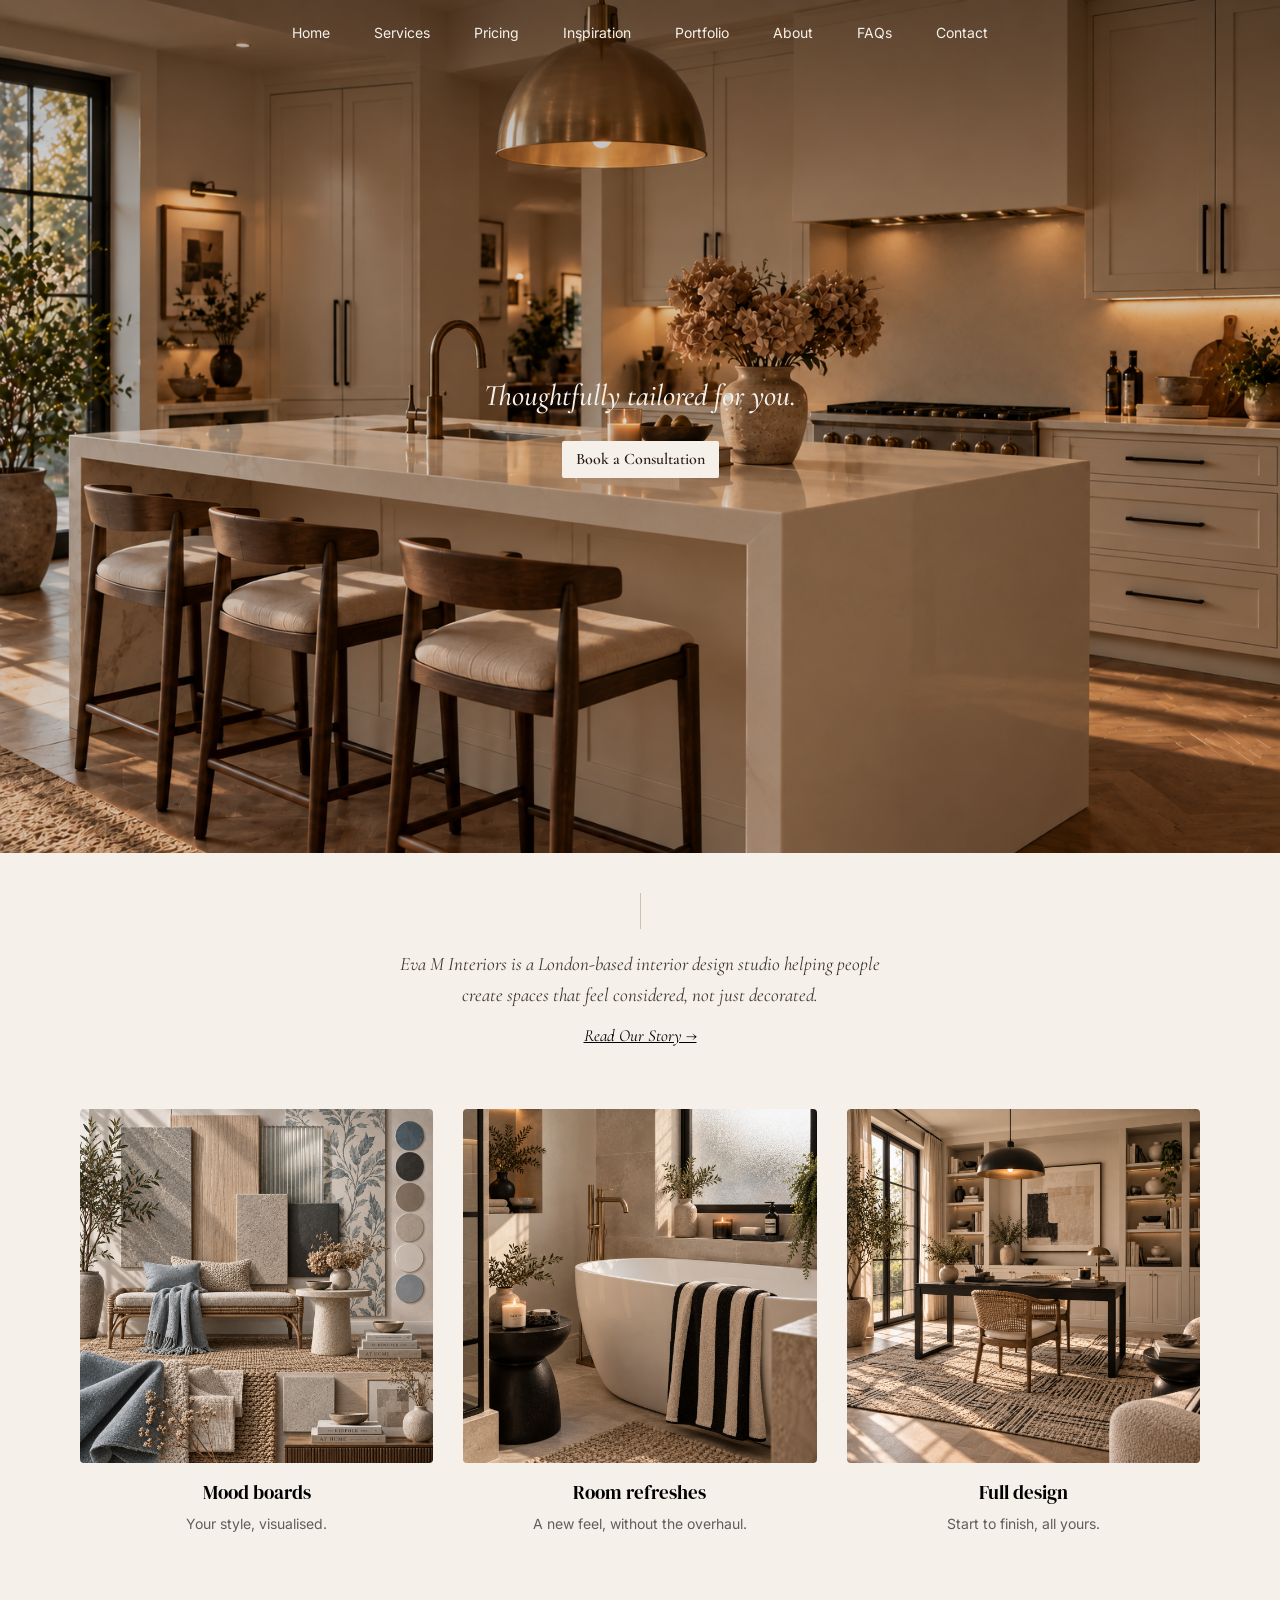
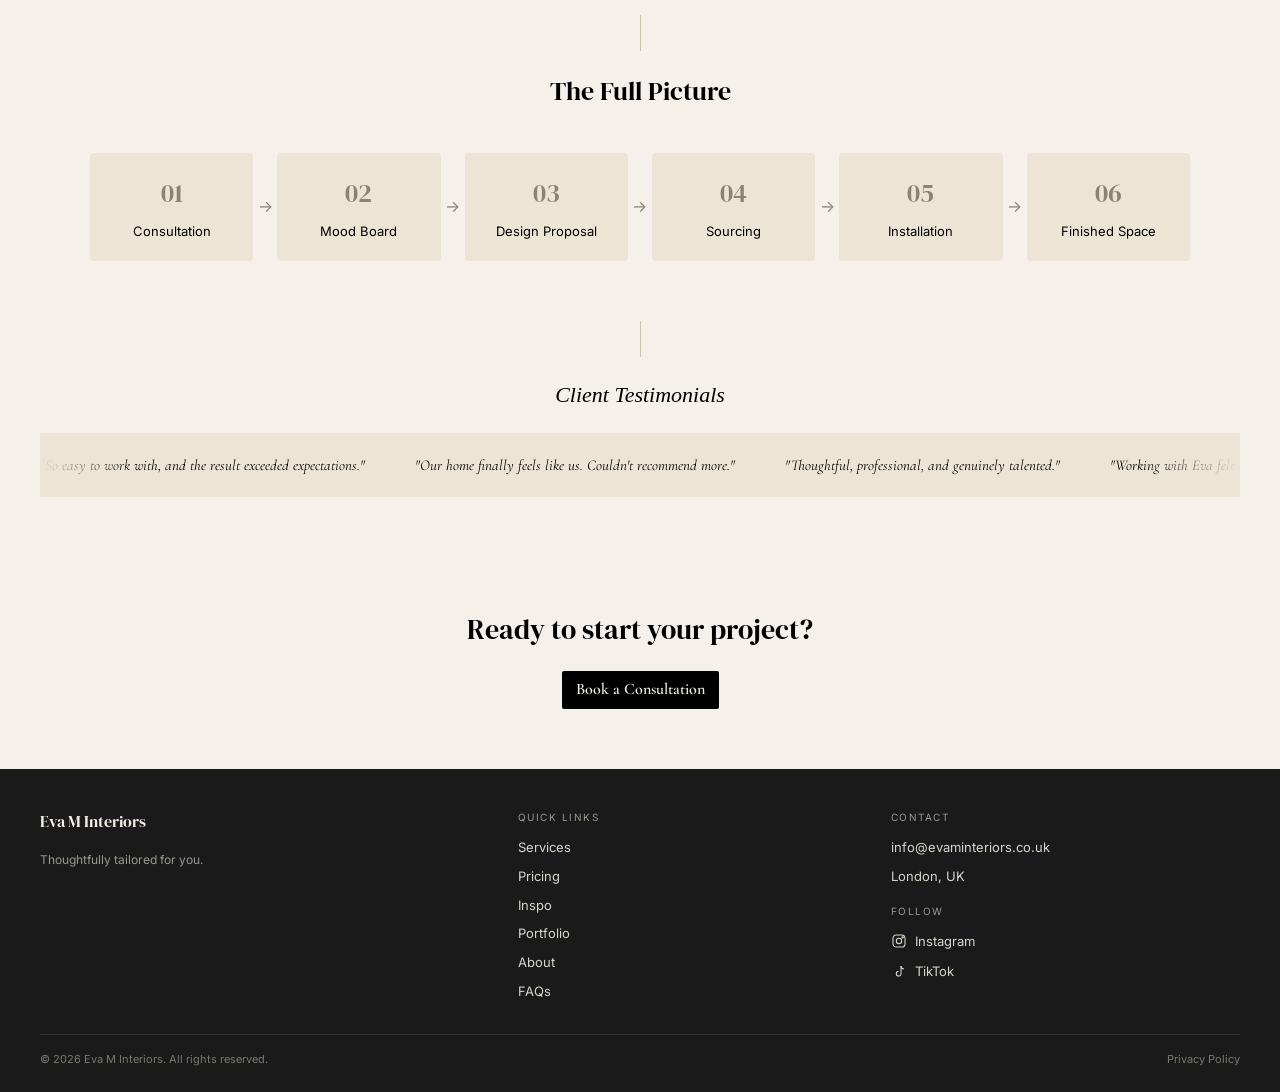
==== commit c9ead78e: "Update index.html" ====
--- a/index.html
+++ b/index.html
@@ -17,7 +17,7 @@
         <a href="index.html">Home</a>
         <a href="services.html">Services</a>
         <a href="pricing.html">Pricing</a>
-        <a href="gallery.html">Inspo</a>
+        <a href="gallery.html">Inspiration</a>
         <a href="portfolio.html">Portfolio</a>
         <a href="about.html">About</a>
         <a href="faqs.html">FAQs</a>
--- a/style.css
+++ b/style.css
@@ -812,6 +812,25 @@
   margin: 30px 0 14px;
 }
 
+.about-signoff {
+  font-family: 'Playfair Display', serif;
+  font-style: italic;
+  font-weight: 700;
+  font-size: 22px;
+  color: #000;
+  margin: 6px 0 0;
+  display: flex;
+  align-items: center;
+  gap: 14px;
+}
+
+.signoff-line {
+  width: 24px;
+  height: 1px;
+  background: #000;
+  display: inline-block;
+}
+
 .about-content {
   max-width: 1200px;
   margin: 0 auto;
@@ -1711,6 +1730,10 @@
     font-size: 17px;
   }
 
+  .about-signoff {
+    font-size: 19px;
+  }
+
   .about-content {
     grid-template-columns: 1fr;
     padding: 20px 24px 40px;
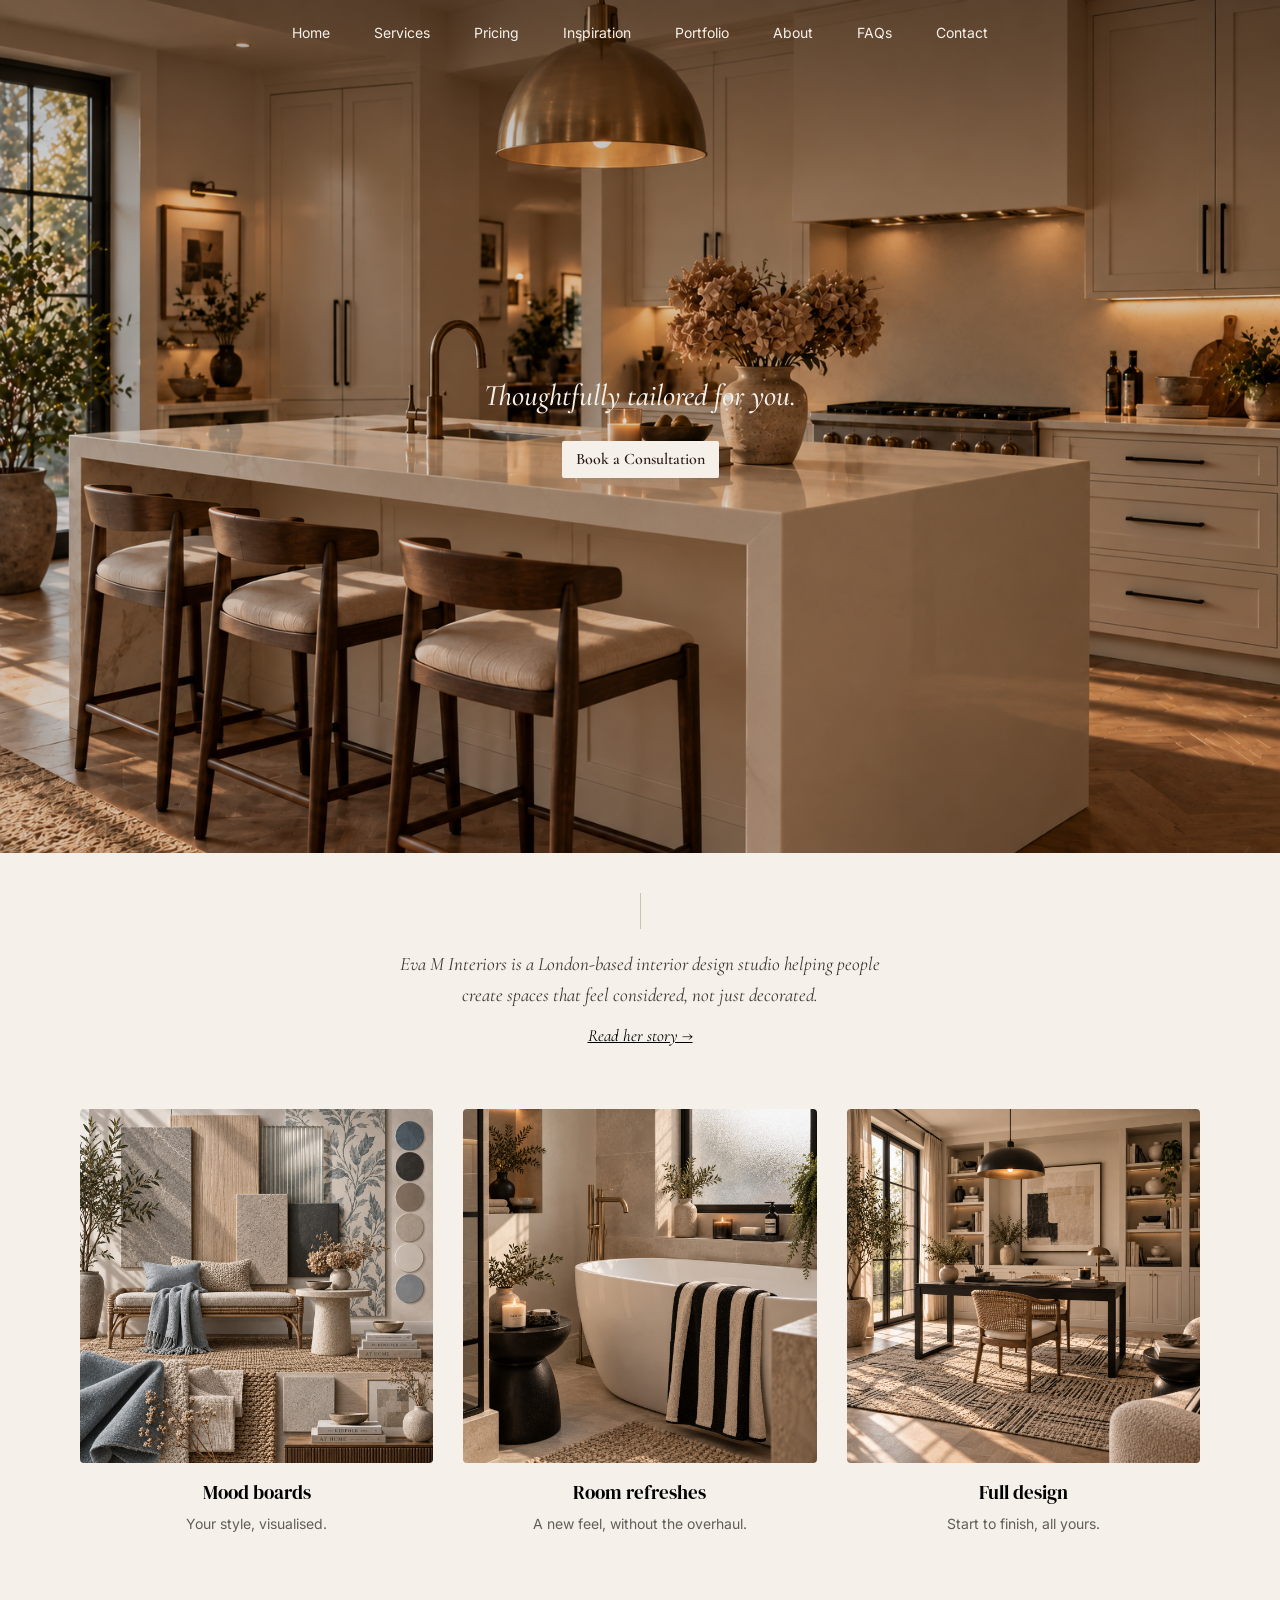
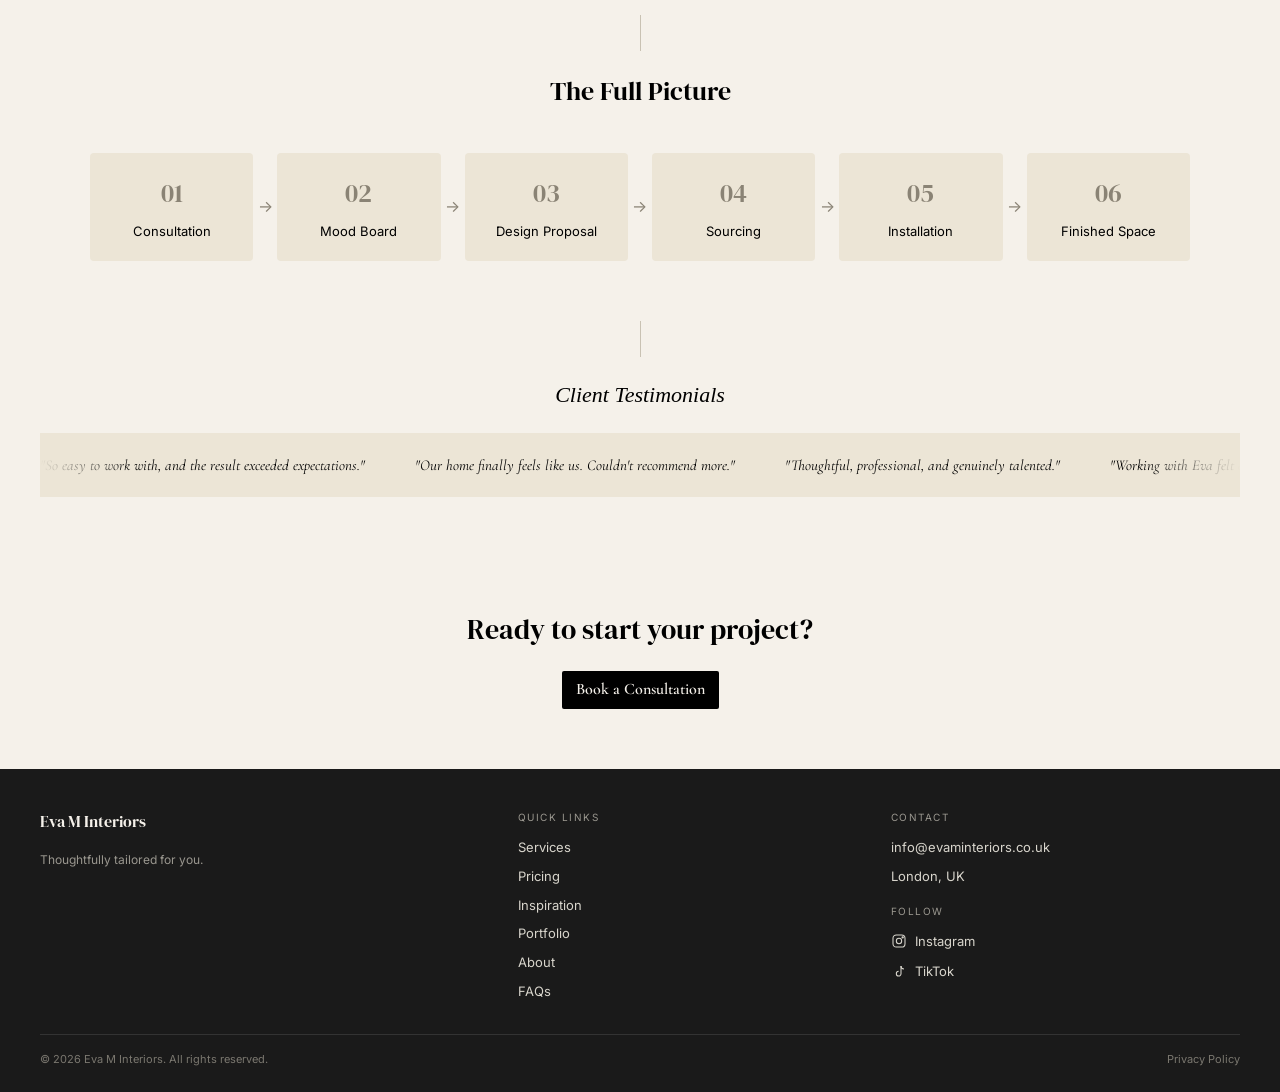
==== commit 92362b60: "Update HTML content and improve accessibility" ====
--- a/index.html
+++ b/index.html
@@ -3,6 +3,7 @@
 <head>
   <meta charset="UTF-8">
   <meta name="viewport" content="width=device-width, initial-scale=1.0">
+  <meta name="description" content="Interior designer serving London, Kent & Essex. Eva M Interiors offers tailored consultations, mood boards & full design execution from £75.">
   <title>Eva M Interiors | Interior Design</title>
   <link rel="preconnect" href="https://fonts.googleapis.com">
   <link rel="preconnect" href="https://fonts.gstatic.com" crossorigin>
@@ -40,22 +41,22 @@
   <section class="intro-line">
     <div class="intro-line-divider"></div>
     <p>Eva M Interiors is a London-based interior design studio helping people create spaces that feel considered, not just decorated.</p>
-    <a href="about.html" class="intro-line-link">Read Our Story &rarr;</a>
+    <a href="about.html" class="intro-line-link">Read her story &rarr;</a>
   </section>
 
   <section class="services-preview">
     <div class="service-item">
-      <img src="frontpage.png" alt="Mood boards">
+      <img src="frontpage.png" alt="Earthy interior design mood board with oak wood tones, ribbed glass, botanical wallpaper and rattan textures">
       <h3>Mood boards</h3>
       <p>Your style, visualised.</p>
     </div>
     <div class="service-item">
-      <img src="bathroom.png" alt="Room refreshes">
+      <img src="bathroom.png" alt="Luxury contemporary bathroom with freestanding bathtub, brushed brass fixtures and warm stone-effect tiles">
       <h3>Room refreshes</h3>
       <p>A new feel, without the overhaul.</p>
     </div>
     <div class="service-item">
-      <img src="office.png" alt="Full design">
+      <img src="office.png" alt="Warm home office with built-in shelving, rattan desk chair and floor-to-ceiling windows">
       <h3>Full design</h3>
       <p>Start to finish, all yours.</p>
     </div>
@@ -132,7 +133,7 @@
         <div class="footer-links">
           <a href="services.html">Services</a>
           <a href="pricing.html">Pricing</a>
-          <a href="gallery.html">Inspo</a>
+          <a href="gallery.html">Inspiration</a>
           <a href="portfolio.html">Portfolio</a>
           <a href="about.html">About</a>
           <a href="faqs.html">FAQs</a>
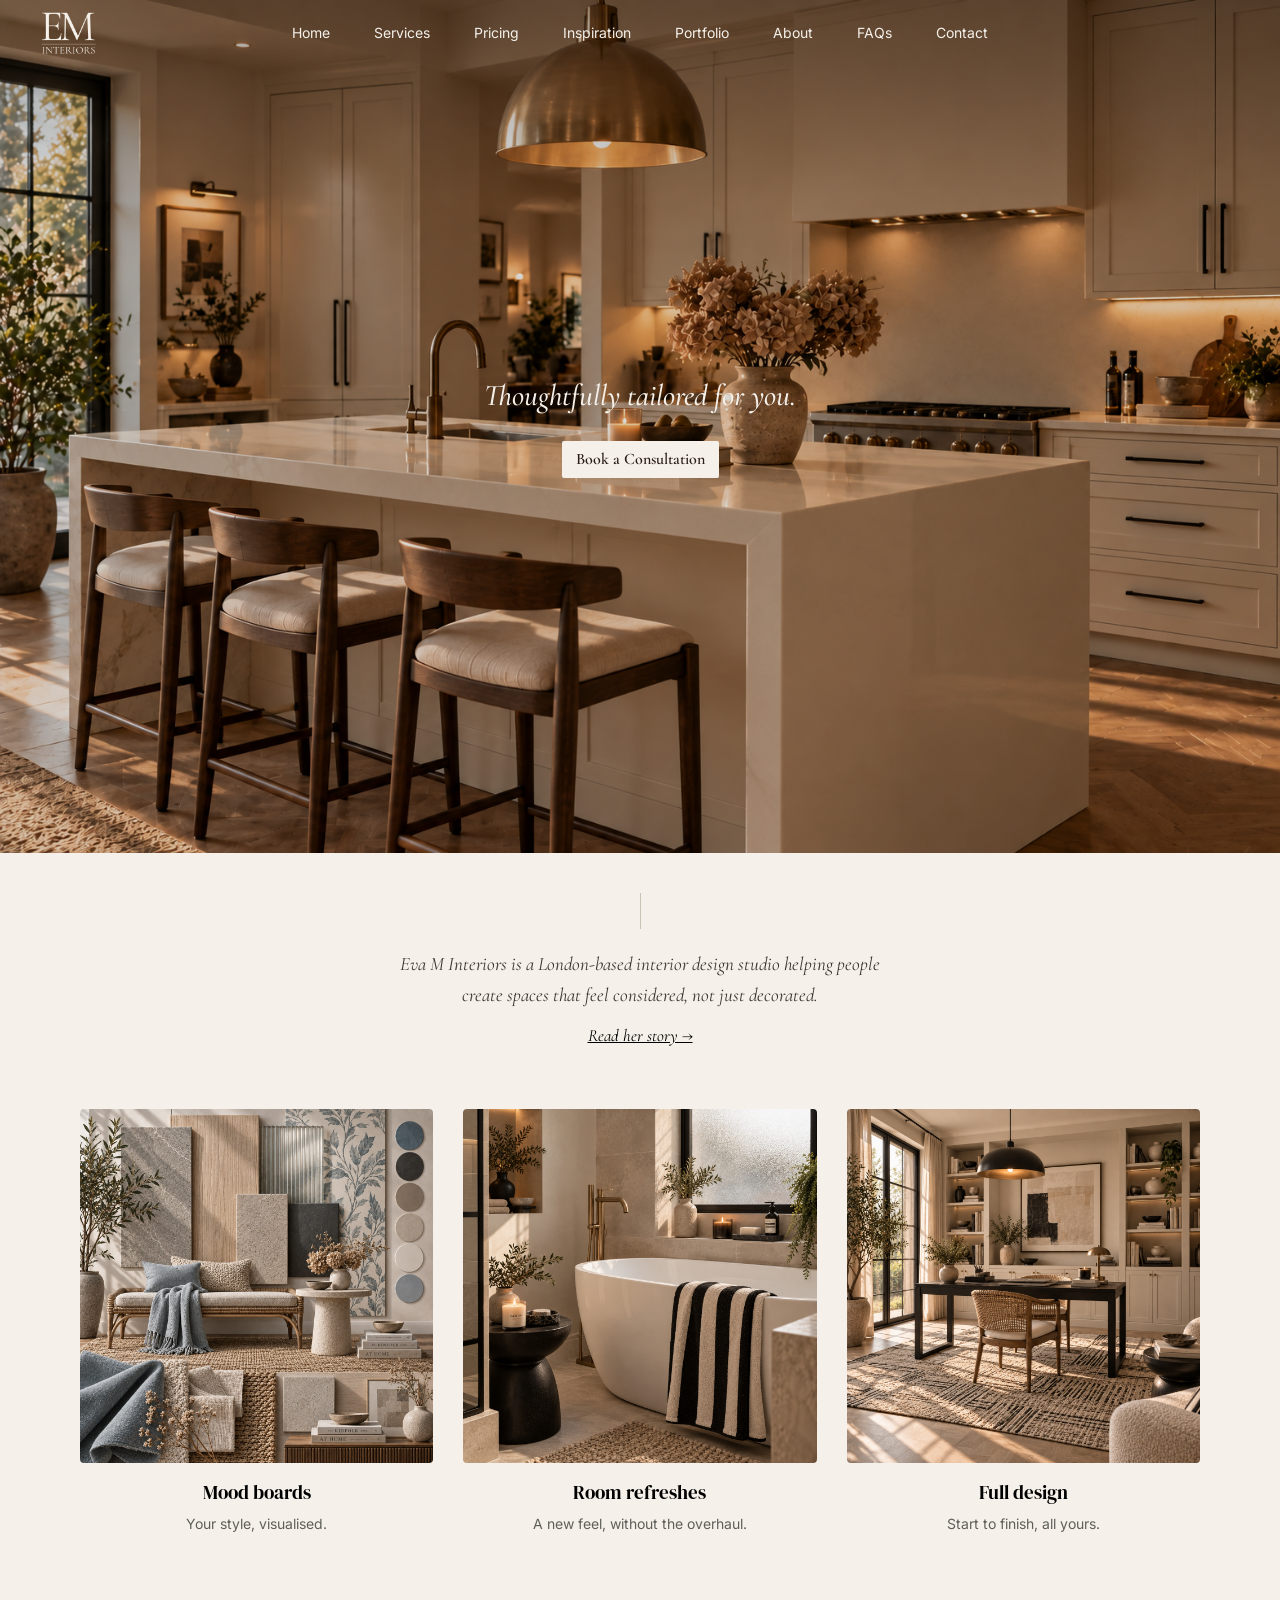
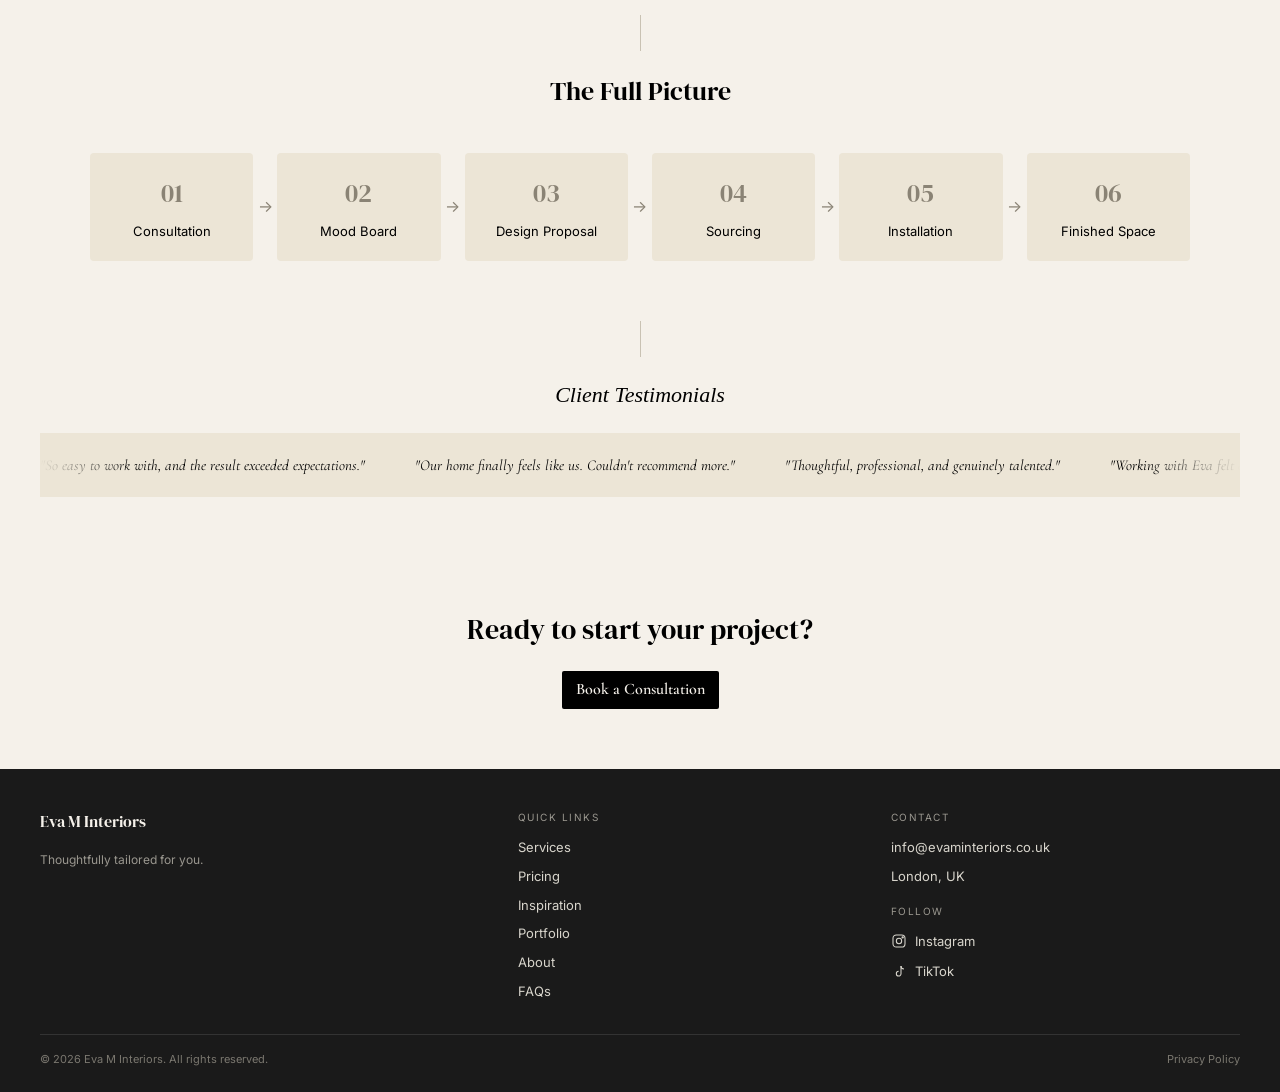
==== commit 8126792b: "Update index.html" ====
--- a/index.html
+++ b/index.html
@@ -9,11 +9,12 @@
   <link rel="preconnect" href="https://fonts.gstatic.com" crossorigin>
   <link href="https://fonts.googleapis.com/css2?family=Playfair+Display:wght@400;500&family=Cormorant+Garamond:ital,wght@0,500;0,600;1,500&family=DM+Serif+Display:ital@0;1&family=Inter:wght@400;500&display=swap" rel="stylesheet">
   <link rel="stylesheet" href="style.css">
+  <script src="cookie-consent.js" defer></script>
 </head>
 <body>
   <header class="site-header transparent-header">
     <div class="header-inner">
-      <div class="logo-area"></div>
+      <div class="logo-area"><a href="index.html"><img src="logo2.png" alt="Eva M Interiors"></a></div>
       <nav class="main-nav" id="main-nav">
         <a href="index.html">Home</a>
         <a href="services.html">Services</a>
@@ -160,7 +161,7 @@
     </div>
     <div class="footer-bottom">
       <p>&copy; 2026 Eva M Interiors. All rights reserved.</p>
-      <a href="#">Privacy Policy</a>
+      <a href="privacy-policy.html">Privacy Policy</a>
     </div>
   </footer>
   <script>
--- a/style.css
+++ b/style.css
@@ -44,10 +44,21 @@
 }
 
 .logo-area {
-  min-width: 160px;
+  position: absolute;
+  left: 24px;
+  top: 50%;
+  transform: translateY(-50%);
+  z-index: 11;
+}
+
+.logo-area img {
+  height: 110px;
+  width: auto;
+  display: block;
 }
 
 .main-nav {
+  grid-column: 2;
   display: flex;
   justify-content: center;
   align-items: center;
@@ -80,6 +91,7 @@
 }
 
 .menu-toggle {
+  grid-column: 3;
   display: none;
   justify-self: end;
   flex-direction: column;
@@ -200,7 +212,15 @@
   }
 
   .logo-area {
-    min-width: 44px;
+    left: 16px;
+  }
+
+  .logo-area img {
+    height: 80px;
+  }
+
+  .menu-toggle {
+    grid-column: 2;
   }
 
   .main-nav {
@@ -1938,3 +1958,84 @@
     padding: 20px 24px 40px;
   }
 }
+
+/* ===== Cookie Consent Banner ===== */
+.cookie-banner {
+  position: fixed;
+  left: 0;
+  right: 0;
+  bottom: 0;
+  z-index: 999;
+  background: #000000;
+  color: #F5F1EA;
+  padding: 18px 40px;
+  display: flex;
+  align-items: center;
+  justify-content: space-between;
+  gap: 24px;
+  flex-wrap: wrap;
+}
+
+.cookie-banner p {
+  font-family: 'Inter', sans-serif;
+  font-size: 13px;
+  line-height: 1.5;
+  margin: 0;
+  max-width: 640px;
+}
+
+.cookie-banner p a {
+  color: #F5F1EA;
+  text-decoration: underline;
+}
+
+.cookie-banner-actions {
+  display: flex;
+  gap: 10px;
+  flex-shrink: 0;
+}
+
+.cookie-btn {
+  font-family: 'Cormorant Garamond', serif;
+  font-weight: 600;
+  font-size: 15px;
+  padding: 8px 22px;
+  border-radius: 2px;
+  cursor: pointer;
+  border: 1px solid #F5F1EA;
+}
+
+.cookie-btn-primary {
+  background: #F5F1EA;
+  color: #000000;
+}
+
+.cookie-btn-primary:hover {
+  background: #e5e3dc;
+}
+
+.cookie-btn-secondary {
+  background: transparent;
+  color: #F5F1EA;
+}
+
+.cookie-btn-secondary:hover {
+  background: rgba(245, 241, 234, 0.1);
+}
+
+@media (max-width: 640px) {
+  .cookie-banner {
+    padding: 16px 20px;
+    flex-direction: column;
+    align-items: flex-start;
+  }
+
+  .cookie-banner-actions {
+    width: 100%;
+  }
+
+  .cookie-btn {
+    flex: 1;
+    text-align: center;
+  }
+}
